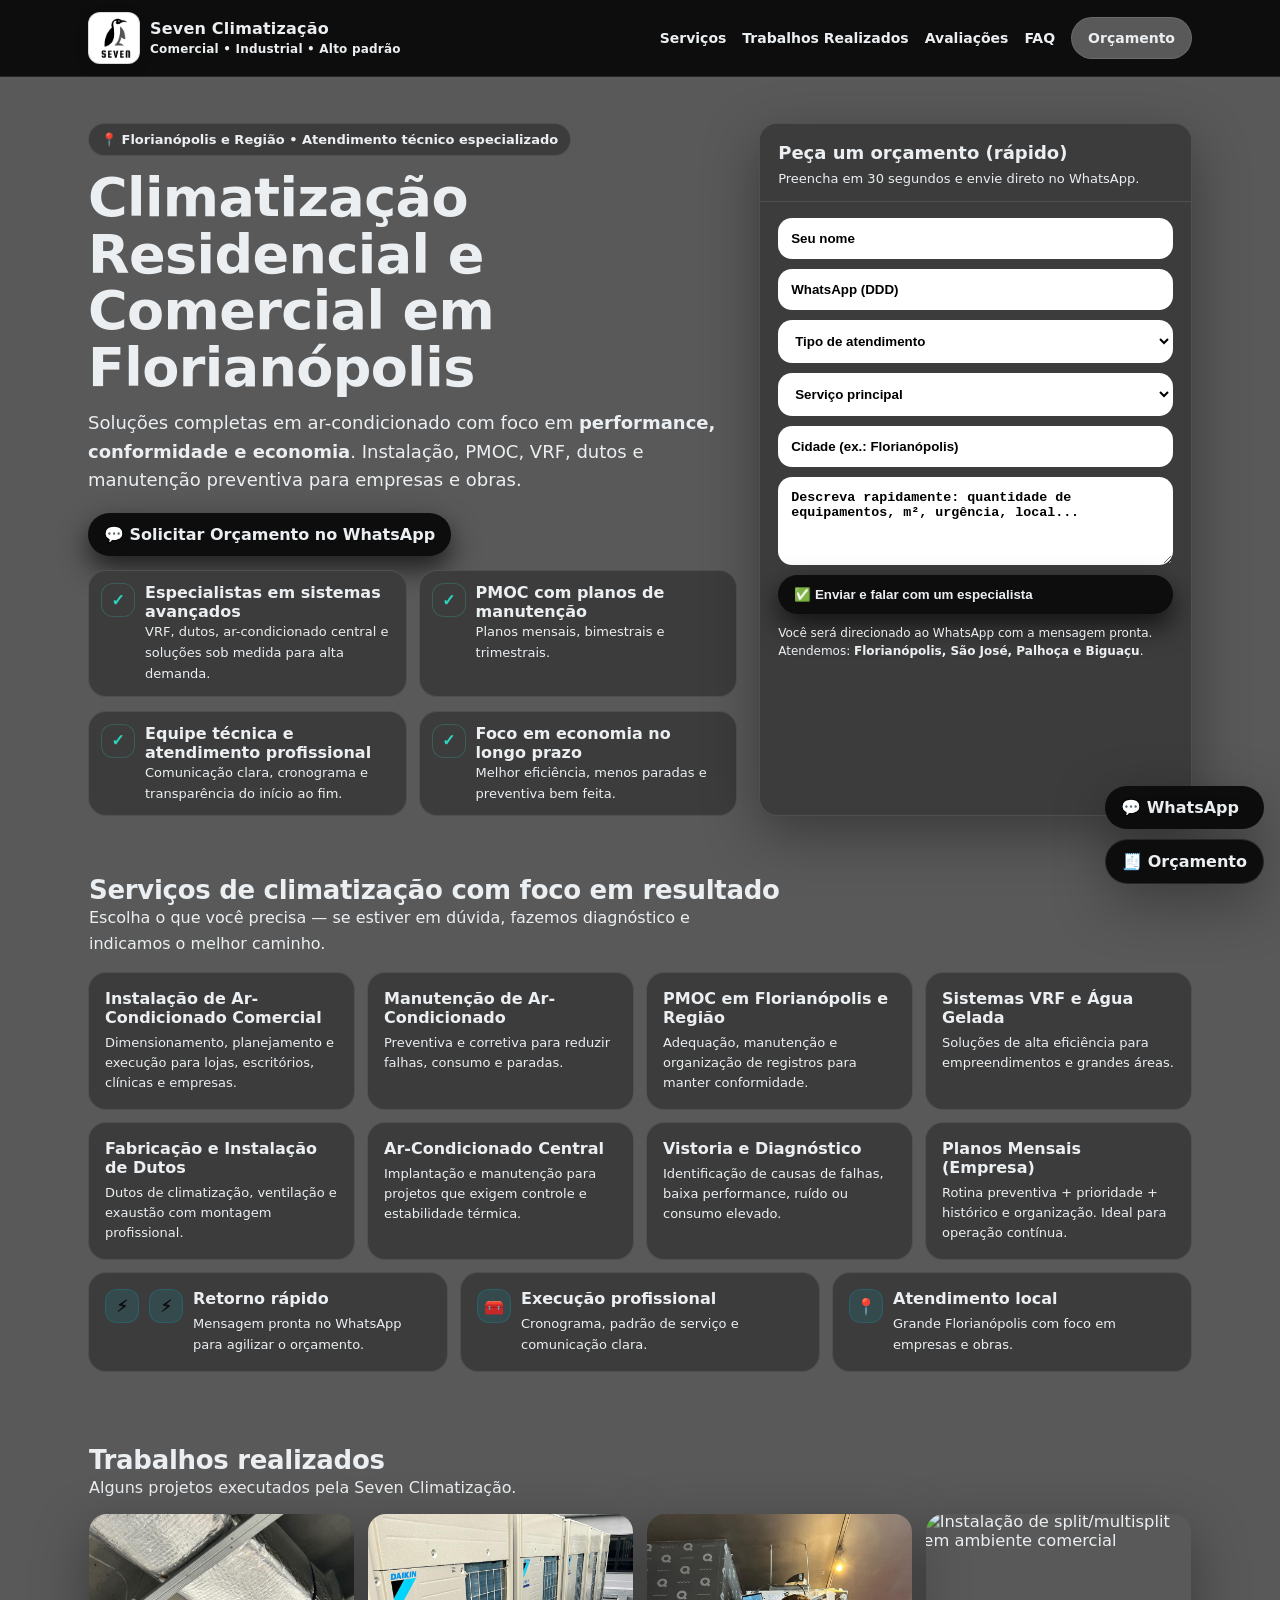
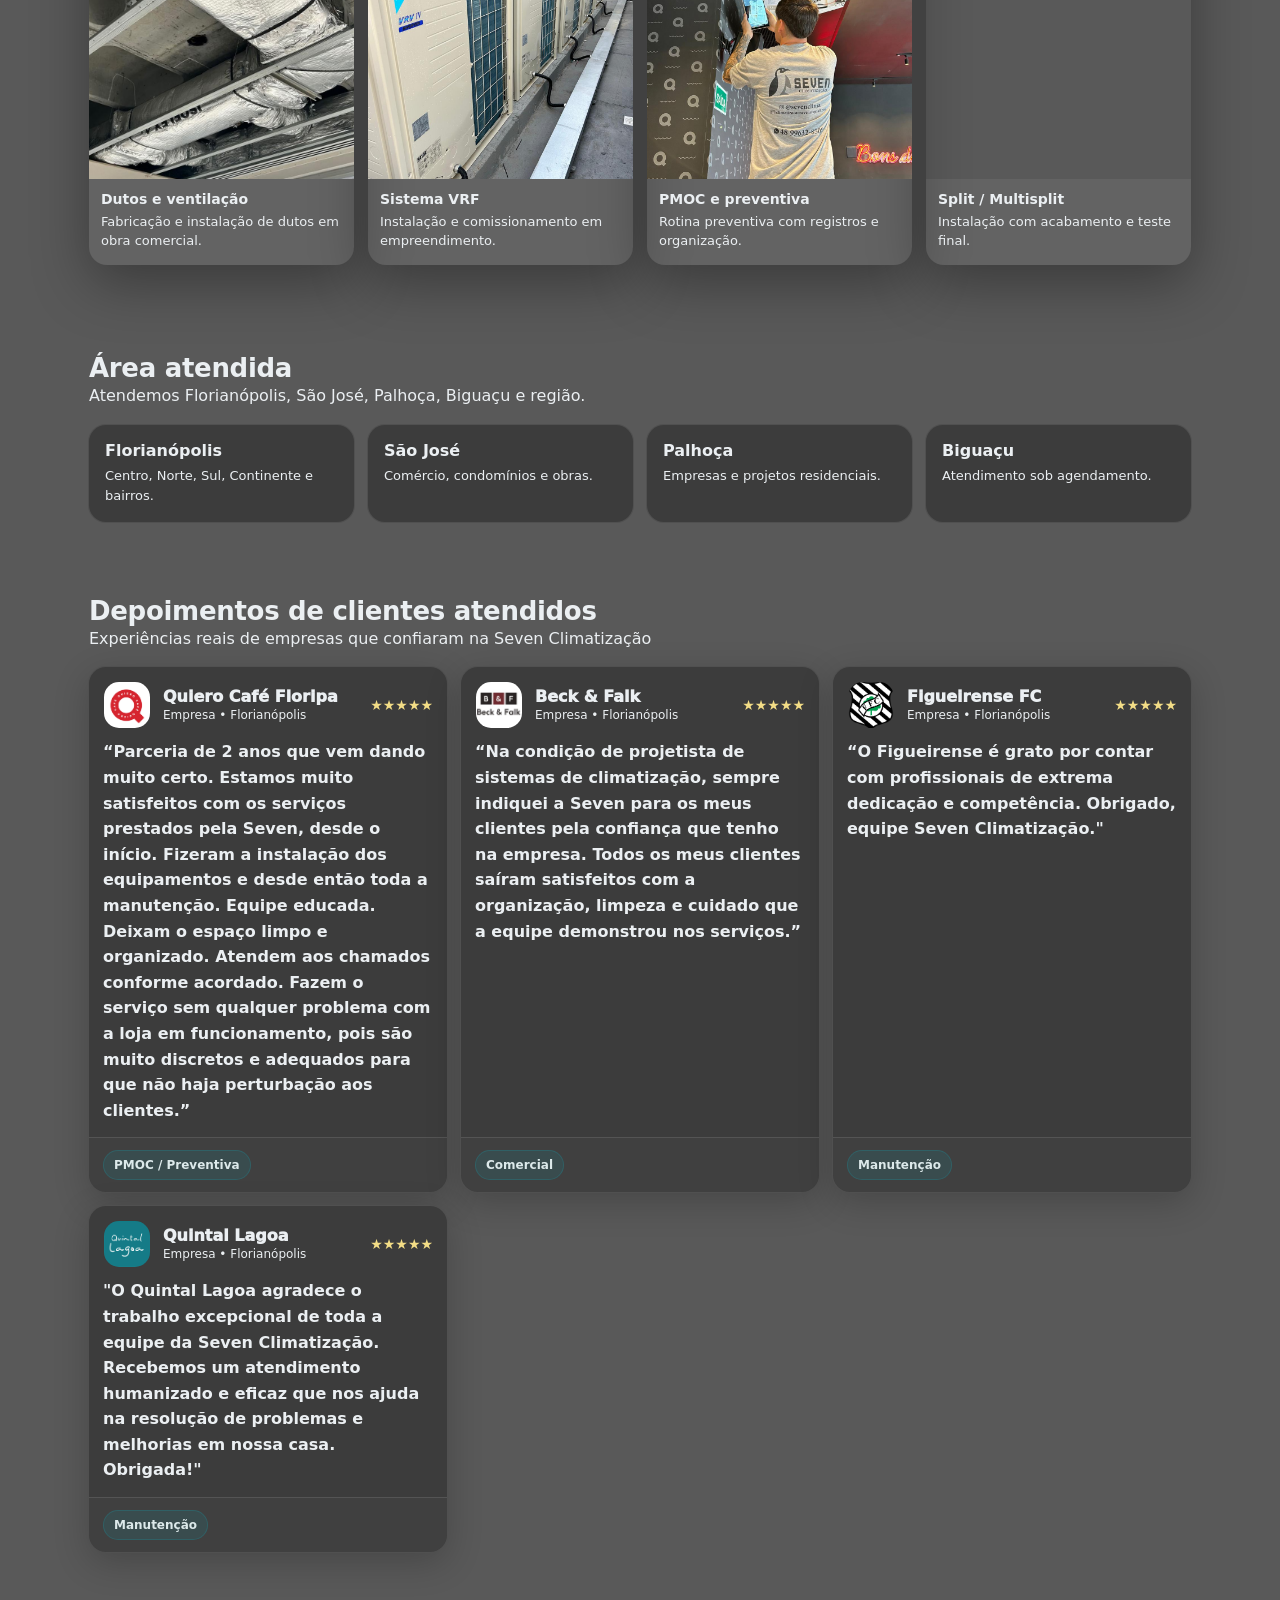
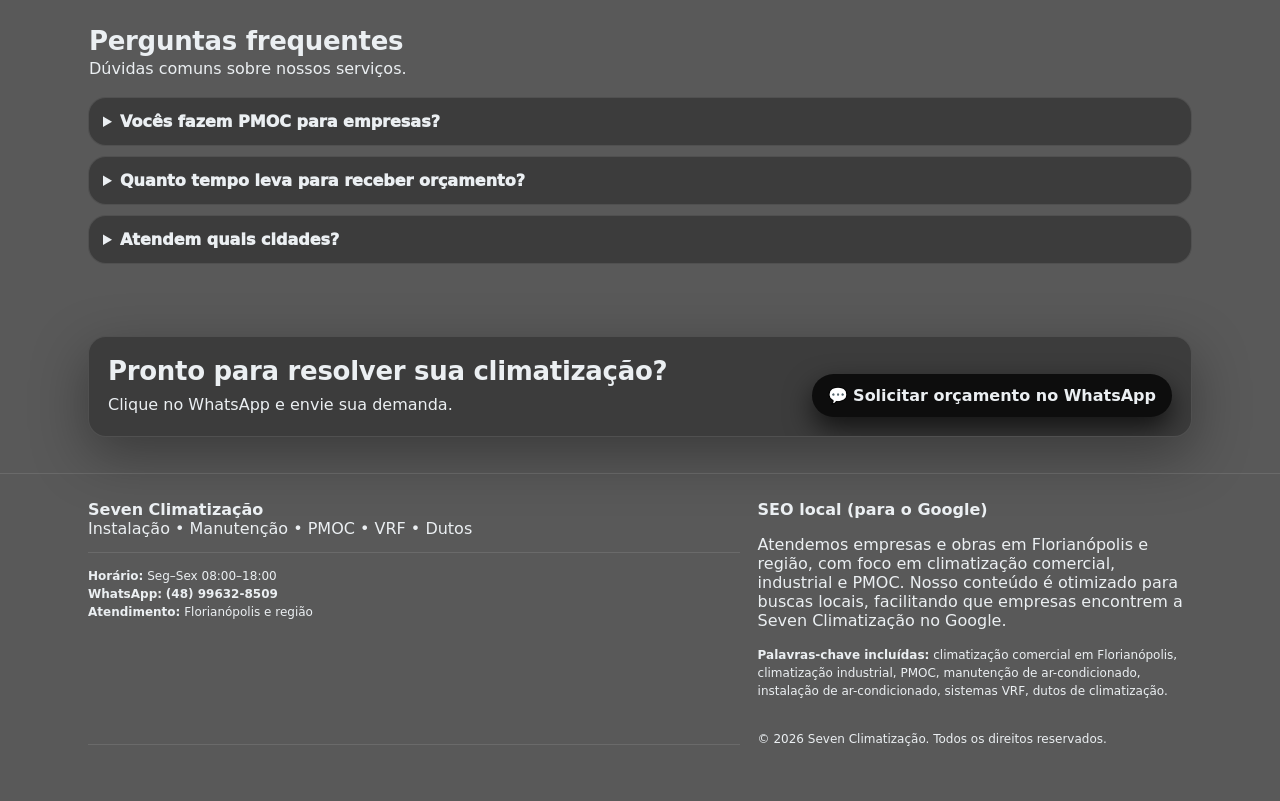
==== index.html @ da08e2d6 "google tag" ====
<!doctype html>
<html lang="pt-BR">
<head>
  <meta charset="utf-8" />
  <meta name="viewport" content="width=device-width,initial-scale=1" />
  <title>Seven Climatização em Florianópolis | Instalação, PMOC, VRF e Dutos</title>
  <link rel="shortcut icon" href="imagens/Seven-logo.png" type="image/x-icon">
  <!-- Google tag (gtag.js) -->
<script async src="https://www.googletagmanager.com/gtag/js?id=G-H3JXF6BJKM"></script>
<script>
  window.dataLayer = window.dataLayer || [];
  function gtag(){dataLayer.push(arguments);}
  gtag('js', new Date());

  gtag('config', 'G-H3JXF6BJKM');
</script>

  <!-- SEO -->
  <meta name="description" content="Climatização comercial e industrial em Florianópolis e região. Instalação, manutenção PMOC, VRF, dutos e ar-condicionado central. Orçamento rápido no WhatsApp." />
  <meta name="robots" content="index,follow" />
  <link rel="canonical" href="https://www.seudominio.com.br/" />

  <!-- Open Graph -->
  <meta property="og:title" content="Seven Climatização | Comercial e Industrial" />
  <meta property="og:description" content="Instalação, PMOC, VRF e dutos em Florianópolis e região. Orçamento rápido no WhatsApp." />
  <meta property="og:type" content="website" />
  <meta property="og:locale" content="pt_BR" />
  <meta property="og:url" content="https://www.seudominio.com.br/" />

  <!-- Local Business Schema (edite URL se quiser) -->
  <script type="application/ld+json">
  {
    "@context":"https://schema.org",
    "@type":"HVACBusiness",
    "name":"Seven Climatização",
    "url":"https://www.seudominio.com.br/",
    "telephone":"+55 48 99632-8509",
    "areaServed":["Florianópolis","São José","Palhoça","Biguaçu","Grande Florianópolis"],
    "address":{
      "@type":"PostalAddress",
      "addressLocality":"Florianópolis",
      "addressRegion":"SC",
      "addressCountry":"BR"
    },
    "openingHours":"Mo-Fr 08:00-18:00"
  }
  </script>

  <style>
    :root{
      --brand:#0D0D0D;
      --brand2:#595959;
      --bg:#071b20;
      --text:#EBEFF2;
      --muted:#EBEFF2;
      --line:rgba(255,255,255,.10);
      --ok:#2dd4bf;
      --warn:#fbbf24;
      --shadow: 0 18px 55px rgba(0,0,0,.35);
      --radius: 18px;
      --max: 1140px;

      /*/* Color Theme Swatches in Hex 
.Dental-|-Landing-Page-|-Web-Site-Design-—-Ivory-Clinic-1-hex { color: #A3B2BF; }
.Dental-|-Landing-Page-|-Web-Site-Design-—-Ivory-Clinic-2-hex { color: #C5D0D9; }
.Dental-|-Landing-Page-|-Web-Site-Design-—-Ivory-Clinic-3-hex { color: #EBEFF2; }
.Dental-|-Landing-Page-|-Web-Site-Design-—-Ivory-Clinic-4-hex { color: #595959; }
.Dental-|-Landing-Page-|-Web-Site-Design-—-Ivory-Clinic-5-hex { color: #0D0D0D; }
*/
    }
    *{box-sizing:border-box}
    html,body{margin:0;padding:0;font-family:system-ui,-apple-system,Segoe UI,Roboto,Inter,Arial,sans-serif;background:#595959; color:#EBEFF2;}
    a{color:inherit;text-decoration:none}
    .container{width:100%;max-width:var(--max);margin:0 auto;padding:0 18px}

    /* TOPBAR */
    .topbar{
      position:sticky; top:0; z-index:50;
      backdrop-filter: blur(10px);
      background: #0D0D0D;
      border-bottom:1px solid var(--line);
    }
    .nav{
      display:flex;align-items:center;justify-content:space-between;
      padding:12px 0; gap:14px;
    }
    .brand{
      display:flex;align-items:center;gap:10px;font-weight:900;letter-spacing:.2px;
    }

    /* LOGO (sem preto/cinza/branco — tudo na paleta teal/azul) */
    .logo{
  width: 52px;
  height: 52px;
  border-radius: 12px;
  background: #ffffff;
  border: 1px solid rgba(0,0,0,.15);
  display: flex;
  align-items: center;
  justify-content: center;
  box-shadow: 0 4px 14px rgba(0,0,0,.12);
}

.logo img{
  max-width: 90%;
  max-height: 90%;
  object-fit: contain;
}


    .navlinks{display:flex; gap:16px; align-items:center; flex-wrap:wrap}
    .navlinks a{color:var(--text);font-weight:700;font-size:14px}
    .navlinks a:hover{color:#A3B2BF}

    .btn{
      border:none; cursor:pointer;
      border-radius: 999px;
      padding:12px 16px;
      font-weight:900;
      display:inline-flex; align-items:center; gap:10px;
      transition: transform .08s ease, opacity .2s ease;
      white-space:nowrap;
    }
    .btn:active{transform:scale(.98)}
    .btn-primary{
      background: #0D0D0D;
      color:#EBEFF2;
      box-shadow: 0 12px 28px rgba(0, 0, 0, 0.682);
    }
    .btn-ghost{
      background: #0D0D0D;
      color:var(--text);
      border:1px solid var(--line);
    }
    .pill{
      display:inline-flex; gap:8px; align-items:center;
      padding:8px 12px; border-radius:999px;
      border:1px solid var(--line);
      background: #3c3c3c;
      color:var(--muted);
      font-weight:800; font-size:13px;
    }

    /* HERO */
    .hero{padding:46px 0 22px}
    .hero-grid{
      display:grid; grid-template-columns: 1.2fr .8fr;
      gap:22px;
      align-items:stretch;
    }
    @media (max-width: 940px){ .hero-grid{grid-template-columns:1fr} }
    h1{
      margin:14px 0 12px;
      font-size: clamp(30px, 4.3vw, 54px);
      line-height:1.05;
      letter-spacing:-.6px;
    }
    .sub{
      color:var(--muted);
      font-size: clamp(15px, 1.5vw, 18px);
      line-height:1.6;
      margin:0 0 18px;
    }
    .hero-actions{display:flex;gap:12px;flex-wrap:wrap;margin:16px 0 8px}
    .trust-row{display:flex; gap:12px; flex-wrap:wrap; margin-top:14px}
    .trust{
      display:flex; gap:10px; align-items:flex-start; padding:12px;
      border-radius: var(--radius); background: #3c3c3c;
      border:1px solid var(--line); flex:1; min-width:240px
    }
    .trust b{display:block}
    .trust span{color:var(--muted); font-size:13px; line-height:1.45}
    .icon{
      width:34px; height:34px; border-radius:12px;
      background: #3c3c3c;
      border:1px solid rgba(45,212,191,.22);
      display:grid; place-items:center;
      color:var(--ok); font-weight:1000;
      flex:0 0 auto;
    }

    /* CARD FORM */
    .card{
      border-radius: var(--radius);
      background: #3c3c3c;
      border:1px solid var(--line);
      box-shadow: var(--shadow);
      overflow:hidden;
    }
    .card-head{
      padding:18px 18px 12px;
      border-bottom:1px solid var(--line);
      background: #3c3c3c;
    }
    .card-head h3{margin:0 0 6px;font-size:18px}
    .card-head p{margin:0;color:var(--muted);font-size:13px;line-height:1.5}
    form{padding:16px 18px 18px;display:grid;gap:10px}
    .grid2{display:grid; color:black; gap:10px}
    @media (max-width: 480px){ .grid2{grid-template-columns:1fr} }
    input, select, textarea{
      width:100%;
      padding:12px 12px;
      border-radius: 14px;
      border:1px solid var(--line);
      background: white;
      color: black;
      outline:none;
      font-weight:750;
    }
    textarea{min-height:88px; resize:vertical}
    input::placeholder, textarea::placeholder{color: black}
    .small{font-size:12px;color:var(--muted);line-height:1.5}


    /* SECTIONS */
    section{padding:36px 0}
    .section-title{
      display:flex; align-items:flex-end; justify-content:space-between; gap:14px; flex-wrap:wrap;
      margin-bottom:14px;
      padding: 1px;
    }
    .section-title h2{margin:0;font-size:26px;letter-spacing:-.3px}
    .section-title p{margin:0;color:var(--muted);max-width:680px;line-height:1.6}

    .cards{
      display:grid; gap:12px;
      grid-template-columns: repeat(4, 1fr);
    }
    @media (max-width: 980px){ .cards{grid-template-columns: repeat(2, 1fr)} }
    @media (max-width: 520px){ .cards{grid-template-columns: 1fr} }

    .mini{
      padding:16px; border-radius: var(--radius);
      background: #3c3c3c;
      border:1px solid var(--line);
    }
    .mini b{display:block;margin-bottom:6px}
    .mini p{margin:0;color:var(--muted);font-size:13px;line-height:1.55}

    .kpi{
      display:grid; gap:12px;
      grid-template-columns: repeat(3, 1fr);
      margin-top:12px;
    }
    @media (max-width: 860px){ .kpi{grid-template-columns:1fr} }
    .kpi .mini{display:flex;align-items:flex-start;gap:10px}
    .kpi .icon{background: rgba(14,165,183,.14); border-color: rgba(14,165,183,.24); color: var(--brand);}

    /* AVALIAÇÕES EM CARDS COM FOTO */
    .reviews{
      display:grid;
      grid-template-columns: repeat(3, 1fr);
      gap:12px;
    }
    @media (max-width: 980px){ .reviews{grid-template-columns: repeat(2, 1fr)} }
    @media (max-width: 620px){ .reviews{grid-template-columns: 1fr} }

    .review-card{
      border-radius: var(--radius);
      background: #3c3c3c;
      border:1px solid var(--line);
      overflow:hidden;
      box-shadow: 0 10px 35px rgba(0,0,0,.20);
      display:flex;
      flex-direction:column;
      min-height: 260px;
    }
    .review-top{
      display:flex; gap:12px; align-items:center;
      padding:14px 14px 10px;
    }
    .avatar{
      width:48px;height:48px;border-radius:16px;
      border:1px solid #3c3c3c;
      overflow:hidden;
      flex:0 0 auto;
      background:transparent;
    }
    .avatar img{
      width:100%;height:100%;object-fit:cover;display:block;
    }
    .review-meta b{display:block;font-weight:950}
    .review-meta span{display:block;color:var(--muted);font-size:12px;margin-top:2px;line-height:1.3}
    .stars{
      margin-left:auto;
      display:inline-flex; gap:2px;
      font-size:14px;
      color:#fde68a;
      opacity:.95;
      user-select:none;
    }
    .review-body{
      padding:0 14px 14px;
      color:var(--text);
      line-height:1.6;
      font-weight:650;
      flex:1;
    }
    .review-footer{
      padding:12px 14px;
      border-top:1px solid var(--line);
      display:flex; align-items:center; justify-content:space-between; gap:10px;
      color:var(--muted); font-size:12px;
      background: rgba(255,255,255,.02);
    }
    .chip{
      display:inline-flex; align-items:center; gap:8px;
      padding:7px 10px;
      border-radius:999px;
      border:1px solid rgba(14,165,183,.22);
      background: rgba(14,165,183,.12);
      color: rgba(234,246,247,.92);
      font-weight:900;
      font-size:12px;
      white-space:nowrap;
    }

    /* FAQ */
    details{
      border-radius: var(--radius);
      background: #3c3c3c;
      border:1px solid var(--line);
      padding:14px 14px;
    }
    details + details{margin-top:10px}
    summary{cursor:pointer;font-weight:950}
    details p{margin:10px 0 0;color:var(--muted);line-height:1.6}

    /* FOOTER */
    footer{padding:26px 0 42px; border-top:1px solid var(--line); color:var(--muted)}
    .footer-grid{display:grid;grid-template-columns: 1.2fr .8fr; gap:18px}
    @media (max-width: 860px){ .footer-grid{grid-template-columns:1fr} }
    .footer-grid b{color:var(--text)}
    .sep{height:1px;background:var(--line);margin:14px 0}

    /* Floating CTA */
    .float{
      position:fixed; right:16px; bottom:16px; z-index:60;
      display:flex; flex-direction:column; gap:10px;
    }
    /* ===== Portfólio (4 cards com imagem + descrição) ===== */
.portfolio-grid{
  display:grid;
  grid-template-columns: repeat(4, 1fr);
  gap:14px;
}

@media (max-width: 980px){
  .portfolio-grid{ grid-template-columns: repeat(2, 1fr); }
}
@media (max-width: 560px){
  .portfolio-grid{ grid-template-columns: 1fr; }
}

/* Card quadrado, responsivo e com imagem cortada certinho */
.work-card{
  margin:0;
  border-radius: var(--radius);
  background: rgba(255,255,255,.06); /* combina com dark/light (seu tema) */
  border: 1px solid var(--border);
  box-shadow: var(--shadow);
  overflow:hidden;
}

/* mantém a área da imagem QUADRADA independente do tamanho da foto */
.work-img{
  width:100%;
  aspect-ratio: 1 / 1;  /* quadrado */
  background: rgba(0,0,0,.10);
  overflow:hidden;
}

.work-img img{
  width:100%;
  height:100%;
  object-fit: cover;     /* corta sem distorcer */
  display:block;
  transform: scale(1.02); /* leve zoom pra “encher” */
}

/* descrição embaixo */
.work-caption{
  padding:12px 12px 14px;
  display:grid;
  gap:6px;
}

.work-caption b{
  font-weight: 900;
  font-size: 14px;
  color: var(--text);
}

.work-caption span{
  font-size: 13px;
  line-height: 1.45;
  color: var(--muted);
}

    .float .btn{box-shadow: var(--shadow)}
    .toast{
      position:fixed; left:50%; transform:translateX(-50%);
      bottom:16px; z-index:70;
      background: #3c3c3c;
      border:1px solid var(--line);
      color:var(--text);
      padding:10px 12px;
      border-radius: 999px;
      font-weight:900;
      display:none;
    }
  </style>
</head>

<body>
  <!-- TOPBAR -->
  <div class="topbar">
    <div class="container">
      <div class="nav">
        <div class="brand" aria-label="Seven Climatização">
        <div class="logo"><img src="imagens/Seven-logo.png" alt="Seven Climatização"> </div>
          <div>
            Seven Climatização<br/>
            <span style="color:var(--muted);font-weight:800;font-size:12px">Comercial • Industrial • Alto padrão</span>
          </div>
        </div>

        <div class="navlinks" aria-label="Atalhos">
          <a href="#servicos">Serviços</a>
          <a href="#portfolio">Trabalhos Realizados</a>
          <a href="#avaliacoes">Avaliações</a>
          <a href="#faq">FAQ</a>
          <a href="#contato" class="btn btn-ghost" style="background-color: #595959;">Orçamento</a>
        </div>
      </div>
    </div>
  </div>

  <!-- HERO -->
  <header class="hero">
    <div class="container">
      <div class="hero-grid">
        <div>
          <span class="pill">📍 Florianópolis e Região • Atendimento técnico especializado</span>

          <h1>Climatização Residencial e Comercial em Florianópolis</h1>
          <p class="sub">
            Soluções completas em ar-condicionado com foco em <b>performance, conformidade e economia</b>.
            Instalação, PMOC, VRF, dutos e manutenção preventiva para empresas e obras.
          </p>

          <div class="hero-actions">
            <a class="btn btn-primary" id="ctaHeroWhats" href="#" rel="nofollow">
              💬 Solicitar Orçamento no WhatsApp
            </a>
          </div>

          <div class="trust-row">
            <div class="trust">
              <div class="icon">✓</div>
              <div>
                <b>Especialistas em sistemas avançados</b>
                <span>VRF, dutos, ar-condicionado central e soluções sob medida para alta demanda.</span>
              </div>
            </div>
            <div class="trust">
              <div class="icon">✓</div>
              <div>
                <b>PMOC com planos de manutenção</b>
                <span>Planos mensais, bimestrais e trimestrais.</span>
              </div>
            </div>
          </div>

          <div class="trust-row">
            <div class="trust">
              <div class="icon">✓</div>
              <div>
                <b>Equipe técnica e atendimento profissional</b>
                <span>Comunicação clara, cronograma e transparência do início ao fim.</span>
              </div>
            </div>
            <div class="trust">
              <div class="icon">✓</div>
              <div>
                <b>Foco em economia no longo prazo</b>
                <span>Melhor eficiência, menos paradas e preventiva bem feita.</span>
              </div>
            </div>
          </div>
        </div>

        <!-- FORM CARD -->
        <aside class="card" id="contato">
          <div class="card-head">
            <h3>Peça um orçamento (rápido)</h3>
            <p>Preencha em 30 segundos e envie direto no WhatsApp.</p>
          </div>

          <form id="leadForm" autocomplete="on" >
            <div class="grid2">
              <input required name="nome" placeholder="Seu nome" />
              <input required name="telefone" placeholder="WhatsApp (DDD)" inputmode="tel" />
            </div>

            <div class="grid2">
              <select required name="tipo">
                <option value="" disabled selected>Tipo de atendimento</option>
                <option>Residencial</option>
                <option>Comercial</option>
                <option>Industrial</option>
                <option>Condomínio</option>
                <option>Obra / Projeto</option>
              </select>

              <select required name="servico">
                <option value="" disabled selected>Serviço principal</option>
                <option>PMOC (Planos de manutenção)</option>
                <option>Manutenção de ar-condicionado</option>
                <option>Instalação</option>
                <option>Sistema VRF / Água gelada</option>
                <option>Fabricação e instalação de dutos</option>
                <option>Vistoria / diagnóstico</option>
              </select>
            </div>

            <input name="cidade" placeholder="Cidade (ex.: Florianópolis)" />

            <textarea name="mensagem" placeholder="Descreva rapidamente: quantidade de equipamentos, m², urgência, local..."></textarea>

            <button class="btn btn-primary" type="submit">
              ✅ Enviar e falar com um especialista
            </button>

            <div class="small">
              Você será direcionado ao WhatsApp com a mensagem pronta.
              <br/>Atendemos: <b>Florianópolis, São José, Palhoça e Biguaçu</b>.
            </div>
          </form>
        </aside>
      </div>
    </div>
  </header>

  <!-- SERVICES (SEO H2) -->
  <section id="servicos">
    <div class="container">
      <div class="section-title">
        <div>
          <h2>Serviços de climatização com foco em resultado</h2>
          <p>Escolha o que você precisa — se estiver em dúvida, fazemos diagnóstico e indicamos o melhor caminho.</p>
        </div>
      </div>

      <div class="cards">
        <div class="mini">
          <b>Instalação de Ar-Condicionado Comercial</b>
          <p>Dimensionamento, planejamento e execução para lojas, escritórios, clínicas e empresas.</p>
        </div>
        <div class="mini">
          <b>Manutenção de Ar-Condicionado</b>
          <p>Preventiva e corretiva para reduzir falhas, consumo e paradas.</p>
        </div>
        <div class="mini">
          <b>PMOC em Florianópolis e Região</b>
          <p>Adequação, manutenção e organização de registros para manter conformidade.</p>
        </div>
        <div class="mini">
          <b>Sistemas VRF e Água Gelada</b>
          <p>Soluções de alta eficiência para empreendimentos e grandes áreas.</p>
        </div>
        <div class="mini">
          <b>Fabricação e Instalação de Dutos</b>
          <p>Dutos de climatização, ventilação e exaustão com montagem profissional.</p>
        </div>
        <div class="mini">
          <b>Ar-Condicionado Central</b>
          <p>Implantação e manutenção para projetos que exigem controle e estabilidade térmica.</p>
        </div>
        <div class="mini">
          <b>Vistoria e Diagnóstico</b>
          <p>Identificação de causas de falhas, baixa performance, ruído ou consumo elevado.</p>
        </div>
        <div class="mini">
          <b>Planos Mensais (Empresa)</b>
          <p>Rotina preventiva + prioridade + histórico e organização. Ideal para operação contínua.</p>
        </div>
      </div>

      <div class="kpi">
        <div class="mini">
          <div class="hide icon">⚡</div>
          <div class="icon">⚡</div>
          <div>
            <b>Retorno rápido</b>
            <p>Mensagem pronta no WhatsApp para agilizar o orçamento.</p>
          </div>
        </div>
        <div class="mini">
          <div class="icon">🧰</div>
          <div>
            <b>Execução profissional</b>
            <p>Cronograma, padrão de serviço e comunicação clara.</p>
          </div>
        </div>
        <div class="mini">
          <div class="icon">📍</div>
          <div>
            <b>Atendimento local</b>
            <p>Grande Florianópolis com foco em empresas e obras.</p>
          </div>
        </div>
      </div>
    </div>
  </section>

  <!-- HOW IT WORKS -->
  <section id="portfolio">
  <div class="container">
    <div class="section-title">
      <div>
        <h2>Trabalhos realizados</h2>
        <p>Alguns projetos executados pela Seven Climatização.</p></div>
      

    <div class="portfolio-grid">
      <!-- Card 1 -->
      <figure class="work-card">
        <div class="work-img">
          <img src="imagens/duto-wallpaper.jpg" alt="Instalação de dutos em obra comercial">
        </div>
        <figcaption class="work-caption">
          <b>Dutos e ventilação</b>
          <span>Fabricação e instalação de dutos em obra comercial.</span>
        </figcaption>
      </figure>

      <!-- Card 2 -->
      <figure class="work-card">
        <div class="work-img">
          <img src="imagens/condensadoras VRF.jpg" alt="Sistema VRF instalado em empreendimento">
        </div>
        <figcaption class="work-caption">
          <b>Sistema VRF</b>
          <span>Instalação e comissionamento em empreendimento.</span>
        </figcaption>
      </figure>

      <!-- Card 3 -->
      <figure class="work-card">
        <div class="work-img">
          <img src="imagens/Eduardo.jpg" alt="PMOC e manutenção preventiva em empresa">
        </div>
        <figcaption class="work-caption">
          <b>PMOC e preventiva</b>
          <span>Rotina preventiva com registros e organização.</span>
        </figcaption>
      </figure>

      <!-- Card 4 -->
      <figure class="work-card">
        <div class="work-img">
          <img src="imagens/cond_split.jpg" alt="Instalação de split/multisplit em ambiente comercial">
        </div>
        <figcaption class="work-caption">
          <b>Split / Multisplit</b>
          <span>Instalação com acabamento e teste final.</span>
        </figcaption>
      </figure>
    </div>
  </div>
</section>


  <!-- SERVICE AREA -->
  <section id="area-atendida">
    <div class="container">
      <div class="section-title">
        <div>
          <h2>Área atendida</h2>
          <p>Atendemos Florianópolis, São José, Palhoça, Biguaçu e região.</p>
        </div>
        
      </div>

      <div class="cards">
        <div class="mini"><b>Florianópolis</b><p>Centro, Norte, Sul, Continente e bairros.</p></div>
        <div class="mini"><b>São José</b><p>Comércio, condomínios e obras.</p></div>
        <div class="mini"><b>Palhoça</b><p>Empresas e projetos residenciais.</p></div>
        <div class="mini"><b>Biguaçu</b><p>Atendimento sob agendamento.</p></div>
      </div>
    </div>
  </section>

  <!-- AVALIAÇÕES EM CARDS COM FOTO -->
  <section id="avaliacoes">
    <div class="container">
      <div class="section-title">
        <div>
          <h2>Depoimentos de clientes atendidos</h2>
          <p>Experiências reais de empresas que confiaram na Seven Climatização</p>
        </div>
        
      </div>

      <div class="reviews">
        <!-- CARD 1 -->
        <article class="review-card">
          <div class="review-top">
            <div class="avatar">
              <!-- Troque pelo arquivo real: images/avaliacao-1.jpg -->
              <img src="imagens/channels4_profile.jpg" alt="Foto do cliente 1" onerror="this.remove();" />
            </div>
            <div class="review-meta">
              <b>Quiero Café Floripa</b>
              <span>Empresa • Florianópolis</span>
            </div>
            <div class="stars" aria-label="5 estrelas">★★★★★</div>
          </div>
          <div class="review-body">
            “Parceria de 2 anos que vem dando muito certo. Estamos muito satisfeitos com os serviços prestados pela Seven, desde o início. Fizeram a instalação dos equipamentos e desde então toda a manutenção. Equipe educada. Deixam o espaço limpo e organizado. Atendem aos chamados conforme acordado. Fazem o serviço sem qualquer problema com a loja em funcionamento, pois são muito discretos e adequados para que não haja perturbação aos clientes.”
          </div>
          <div class="review-footer">
            <span class="chip">PMOC / Preventiva</span>
          </div>
        </article>

        <!-- CARD 2 -->
        <article class="review-card">
          <div class="review-top">
            <div class="avatar">
              <img src="imagens/beck_falk_logo.jpeg" alt="Foto do cliente 2" onerror="this.remove();" />
            </div>
            <div class="review-meta">
              <b>Beck & Falk</b>
              <span>Empresa • Florianópolis</span>
            </div>
            <div class="stars" aria-label="5 estrelas">★★★★★</div>
          </div>
          <div class="review-body">
            “Na condição de projetista de sistemas de climatização, sempre indiquei a Seven para os meus clientes pela confiança que tenho na empresa. Todos os meus clientes saíram satisfeitos com a organização, limpeza e cuidado que a equipe demonstrou nos serviços.”
          </div>
          <div class="review-footer">
            
            <span class="chip">Comercial</span>
          </div>
        </article>

        <!-- CARD 3 -->
        <article class="review-card">
          <div class="review-top">
            <div class="avatar">
              <img src="imagens/Figueirense.png" alt="Foto do cliente 3" onerror="this.remove();" />
            </div>
            <div class="review-meta">
              <b>Figueirense FC</b>
              <span>Empresa • Florianópolis</span>
            </div>
            <div class="stars" aria-label="5 estrelas">★★★★★</div>
          </div>
          <div class="review-body">
            “O Figueirense é grato por contar com profissionais de extrema dedicação e competência. Obrigado, equipe Seven
Climatização."
          </div>
          <div class="review-footer">
            
            <span class="chip">Manutenção</span>
          </div>
        </article>
        <!-- CARD 4 -->
        <article class="review-card">
          <div class="review-top">
            <div class="avatar">
              <img src="imagens/images.png" alt="Foto do cliente 3" onerror="this.remove();" />
            </div>
            <div class="review-meta">
              <b>Quintal Lagoa</b>
              <span>Empresa • Florianópolis</span>
            </div>
            <div class="stars" aria-label="5 estrelas">★★★★★</div>
          </div>
          <div class="review-body">
            "O Quintal Lagoa agradece o trabalho excepcional de toda a equipe da Seven
Climatização. Recebemos um atendimento humanizado e eficaz que nos ajuda na resolução de problemas e melhorias em nossa casa. Obrigada!"
          </div>
          <div class="review-footer">
            
            <span class="chip">Manutenção</span>
          </div>
        </article>
      </div>
    </div>
  </section>

  <!-- FAQ -->
  <section id="faq">
    <div class="container">
      <div class="section-title">
        <div>
          <h2>Perguntas frequentes</h2>
          <p>Dúvidas comuns sobre nossos serviços.</p>
        </div>
      </div>

      <details>
        <summary>Vocês fazem PMOC para empresas?</summary>
        <p>Sim. Atuamos com manutenção e adequação PMOC, incluindo rotinas preventivas e organização de registros.</p>
      </details>

      <details>
        <summary>Quanto tempo leva para receber orçamento?</summary>
        <p>Depende da complexidade. Demandas simples podem ser orçadas rapidamente; projetos maiores podem exigir visita técnica.</p>
      </details>

      <details>
        <summary>Atendem quais cidades?</summary>
        <p>Florianópolis, São José, Palhoça, Biguaçu e região.</p>
      </details>
    </div>
  </section>

  <!-- FINAL CTA -->
  <section>
    <div class="container">
      <div class="card" style="padding:18px">
        <div class="section-title" style="margin:0">
          <div>
            <h2 style="margin:0 0 6px">Pronto para resolver sua climatização?</h2>
            <p style="margin:0;color:var(--muted)">Clique no WhatsApp e envie sua demanda.</p>
          </div>
          <a class="btn btn-primary" id="ctaFinalWhats" href="#" rel="nofollow">💬 Solicitar orçamento no WhatsApp</a>
        </div>
      </div>
    </div>
  </section>

  <!-- FOOTER -->
  <footer>
    <div class="container">
      <div class="footer-grid">
        <div>
          <b>Seven Climatização</b><br/>
          <span>Instalação • Manutenção • PMOC • VRF • Dutos</span>
          <div class="sep"></div>
          <div class="small">
            <b>Horário:</b> Seg–Sex 08:00–18:00<br/>
            <b>WhatsApp:</b> <b>(48) 99632-8509</b><br/>
            <b>Atendimento:</b> Florianópolis e região
          </div>
        </div>
       <div class="seo-box">
  <b>SEO local (para o Google)</b>
  <p>
    Atendemos empresas e obras em Florianópolis e região, com foco em
    climatização comercial, industrial e PMOC. Nosso conteúdo é otimizado
    para buscas locais, facilitando que empresas encontrem a Seven Climatização no Google.
  </p>

  <p class="small">
    <b>Palavras-chave incluídas:</b>
    climatização comercial em Florianópolis, climatização industrial, PMOC,
    manutenção de ar-condicionado, instalação de ar-condicionado,
    sistemas VRF, dutos de climatização.
  </p>
</div>


      <div class="sep"></div>
      <div class="small">© <span id="year"></span> Seven Climatização. Todos os direitos reservados.</div>
    </div>
  </footer>

  <!-- Floating Whats -->
  <div class="float" aria-label="Atalhos rápidos">
    <a class="btn btn-primary" id="ctaFloatWhats" href="#" rel="nofollow">💬 WhatsApp</a>
    <a class="btn btn-ghost" href="#contato">🧾 Orçamento</a>
  </div>

  <div class="toast" id="toast">Mensagem pronta! Abrindo WhatsApp…</div>

  <script>
    // ========= CONFIGURE AQUI =========
    const WHATSAPP_NUMBER = "5548996328509"; // 55 + DDD + número
    const BUSINESS_NAME = "Seven Climatização";
    const CITY = "Florianópolis";
    // ================================

    document.getElementById("year").textContent = new Date().getFullYear();

    // Capture UTM (opcional)
    const params = new URLSearchParams(window.location.search);
    const utm = {
      source: params.get("utm_source") || "",
      medium: params.get("utm_medium") || "",
      campaign: params.get("utm_campaign") || "",
      term: params.get("utm_term") || "",
      content: params.get("utm_content") || ""
    };

    function buildWhatsLink(message){
      const text = encodeURIComponent(message);
      return `https://wa.me/${WHATSAPP_NUMBER}?text=${text}`;
    }

    function showToast(){
      const t = document.getElementById("toast");
      t.style.display = "block";
      setTimeout(()=> t.style.display = "none", 1800);
    }

    function defaultMessage(){
      let msg = `Olá! Quero um orçamento com a ${BUSINESS_NAME}.\n`;
      msg += `Cidade: ${CITY}\n`;
      if (utm.source || utm.medium || utm.campaign){
        msg += `\n(UTM) source=${utm.source} | medium=${utm.medium} | campaign=${utm.campaign}\n`;
      }
      msg += `\nMinha demanda: `;
      return msg;
    }

    // Wire CTAs
    const ctas = ["ctaHeroWhats","ctaServicesWhats","ctaAreaWhats","ctaReviewsWhats","ctaFinalWhats","ctaFloatWhats"];
    ctas.forEach(id=>{
      const el = document.getElementById(id);
      if(!el) return;
      el.href = buildWhatsLink(defaultMessage());
      el.addEventListener("click", ()=> showToast());
    });

    // Form submit -> Whats
    const form = document.getElementById("leadForm");
    form.addEventListener("submit", (e)=>{
      e.preventDefault();
      const data = new FormData(form);
      const nome = (data.get("nome")||"").toString().trim();
      const tel = (data.get("telefone")||"").toString().trim();
      const tipo = (data.get("tipo")||"").toString().trim();
      const servico = (data.get("servico")||"").toString().trim();
      const cidade = (data.get("cidade")||"").toString().trim();
      const mensagem = (data.get("mensagem")||"").toString().trim();

      let msg = `Olá! Quero um orçamento com a ${BUSINESS_NAME}.\n\n`;
      msg += `Nome: ${nome}\n`;
      msg += `WhatsApp: ${tel}\n`;
      msg += `Tipo: ${tipo}\n`;
      msg += `Serviço: ${servico}\n`;
      msg += `Cidade: ${cidade || CITY}\n`;
      if (mensagem) msg += `Detalhes: ${mensagem}\n`;

      if (utm.source || utm.medium || utm.campaign || utm.term || utm.content){
        msg += `\n(UTM) source=${utm.source} | medium=${utm.medium} | campaign=${utm.campaign} | term=${utm.term} | content=${utm.content}\n`;
      }

      showToast();
      window.location.href = buildWhatsLink(msg);
    });
  </script>
</body>
</html>
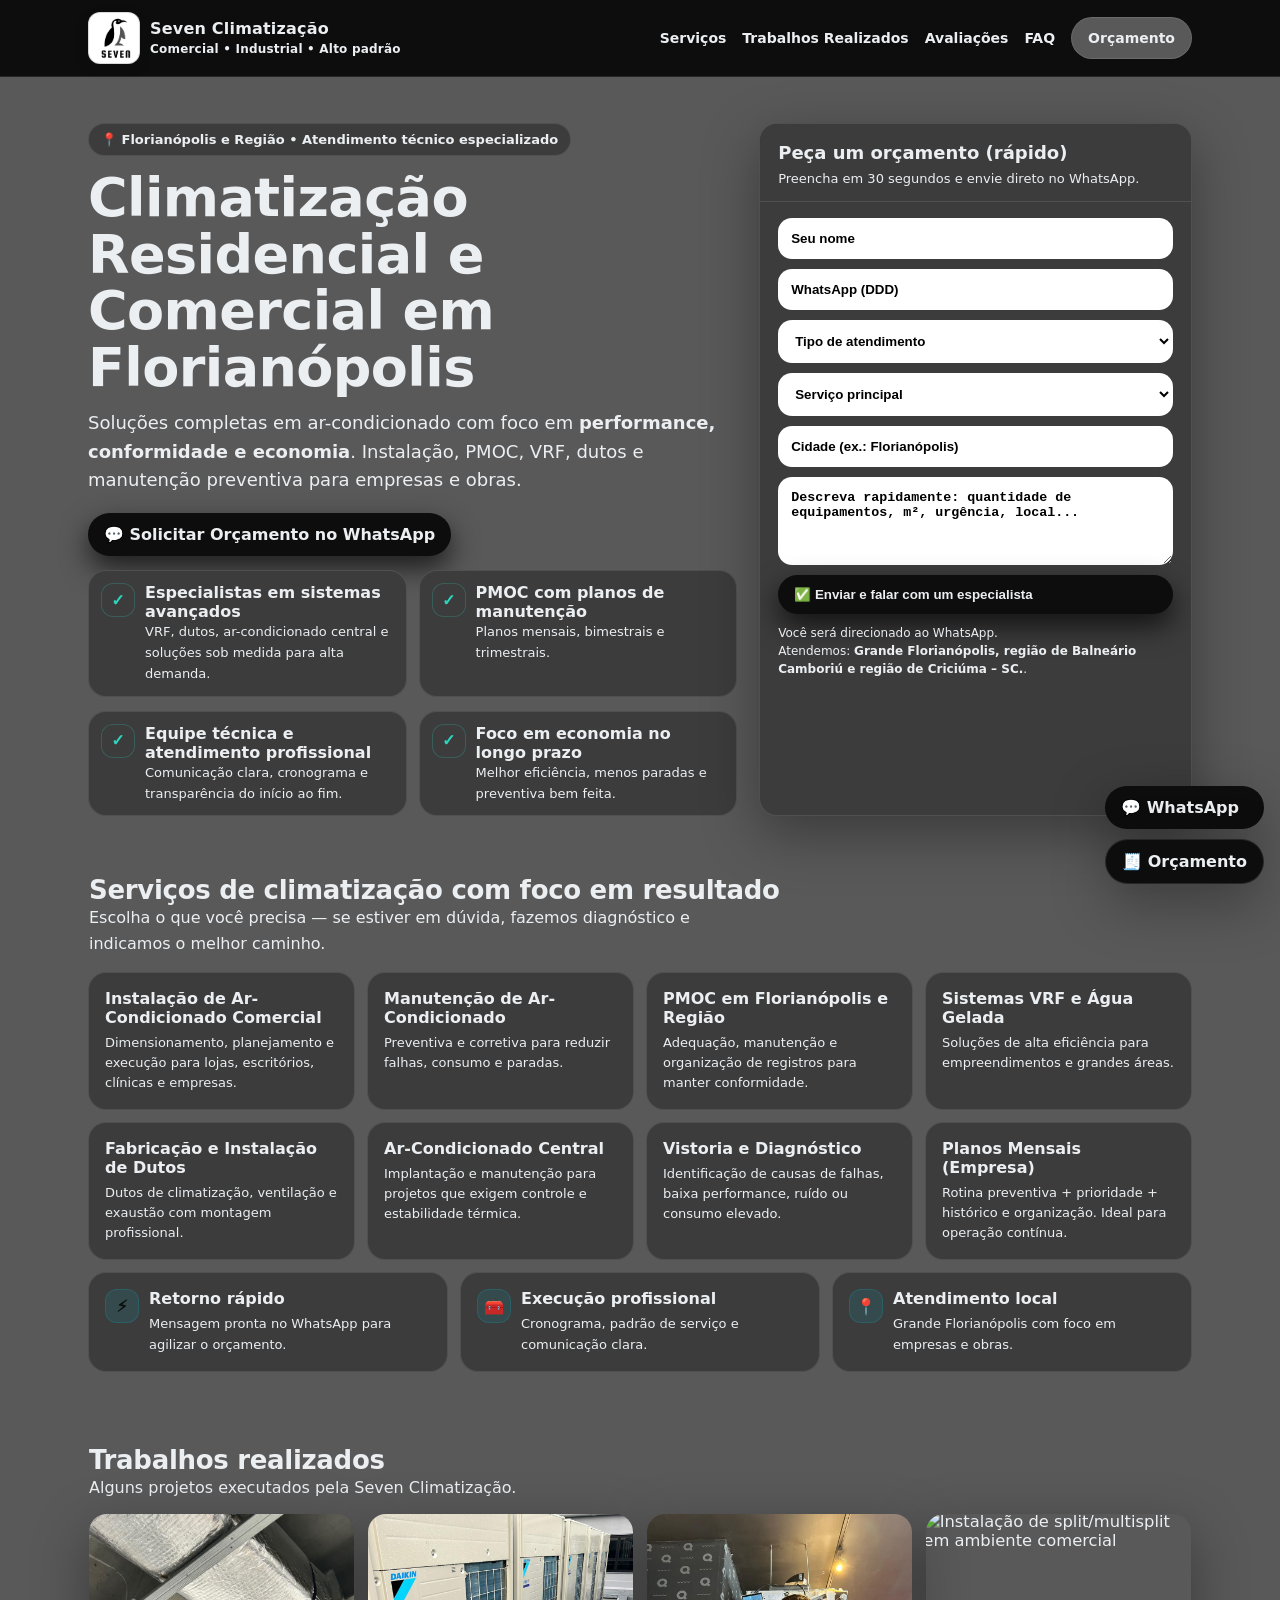
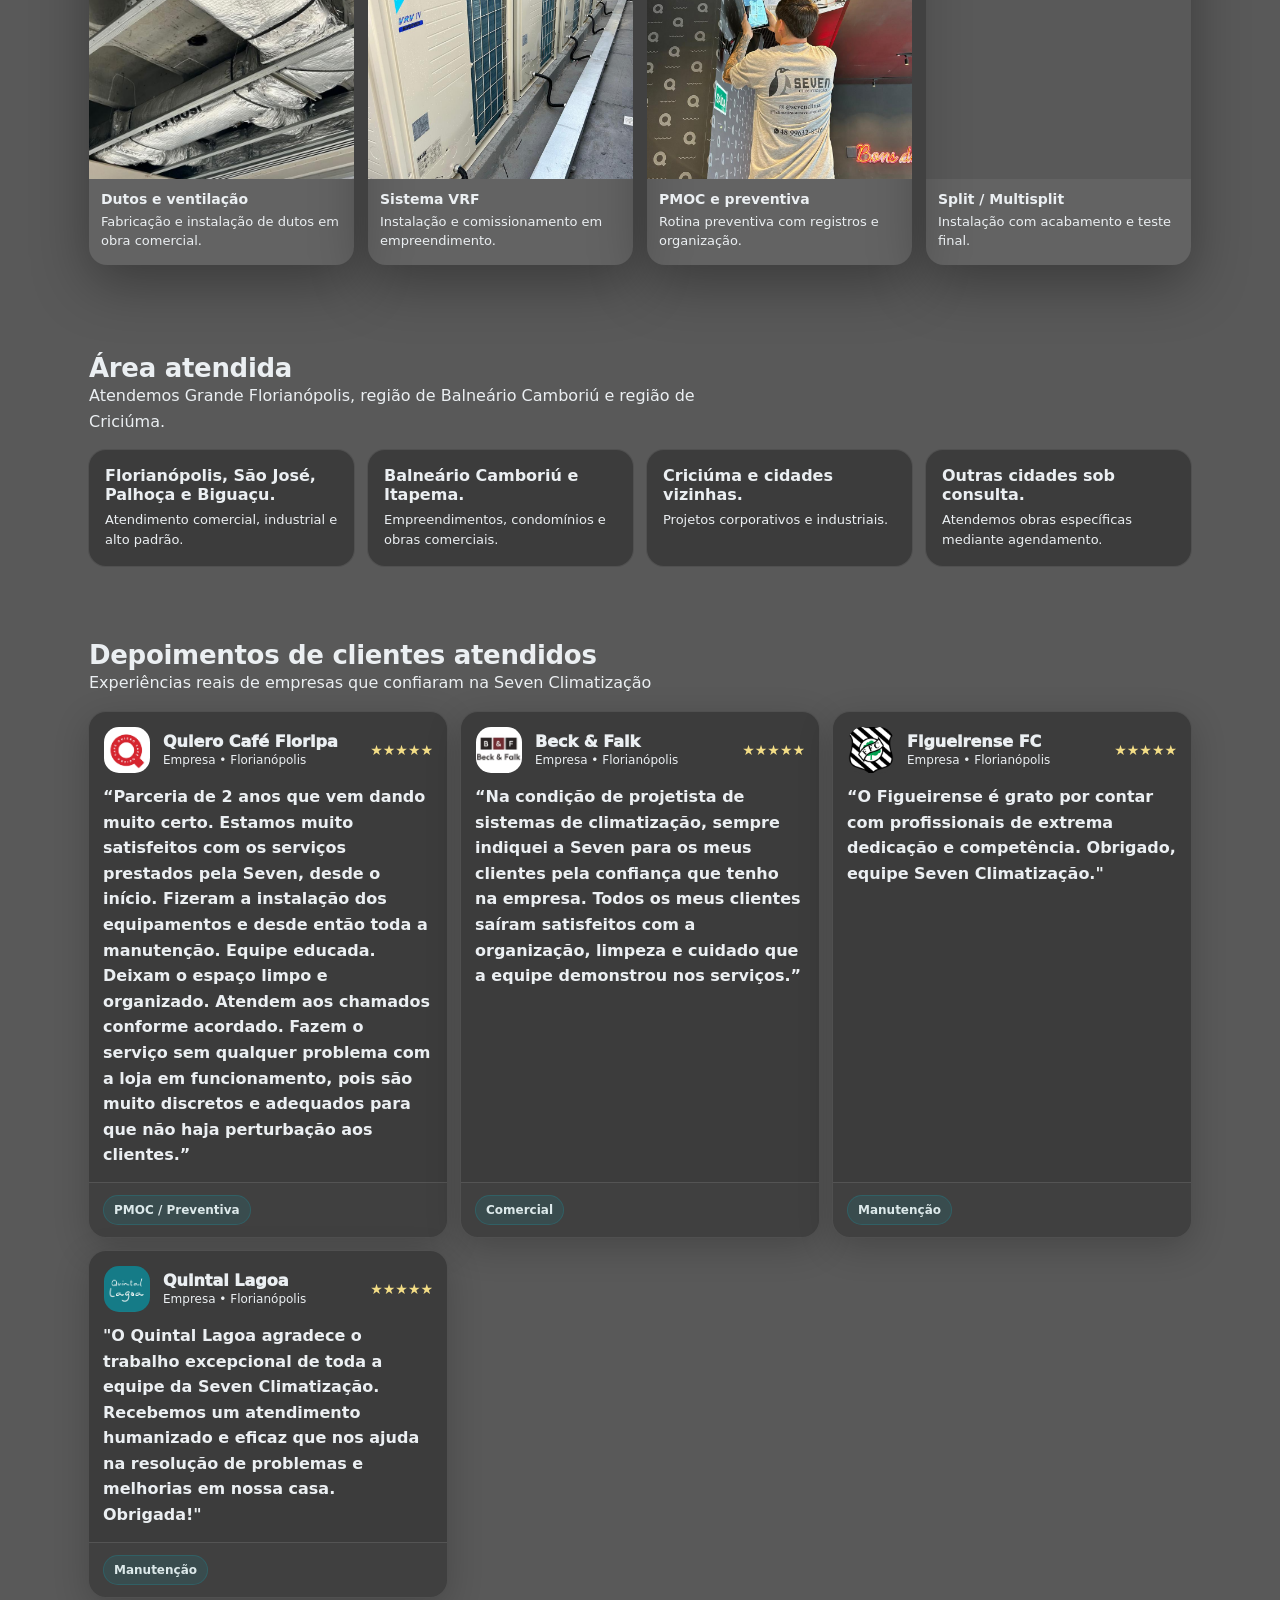
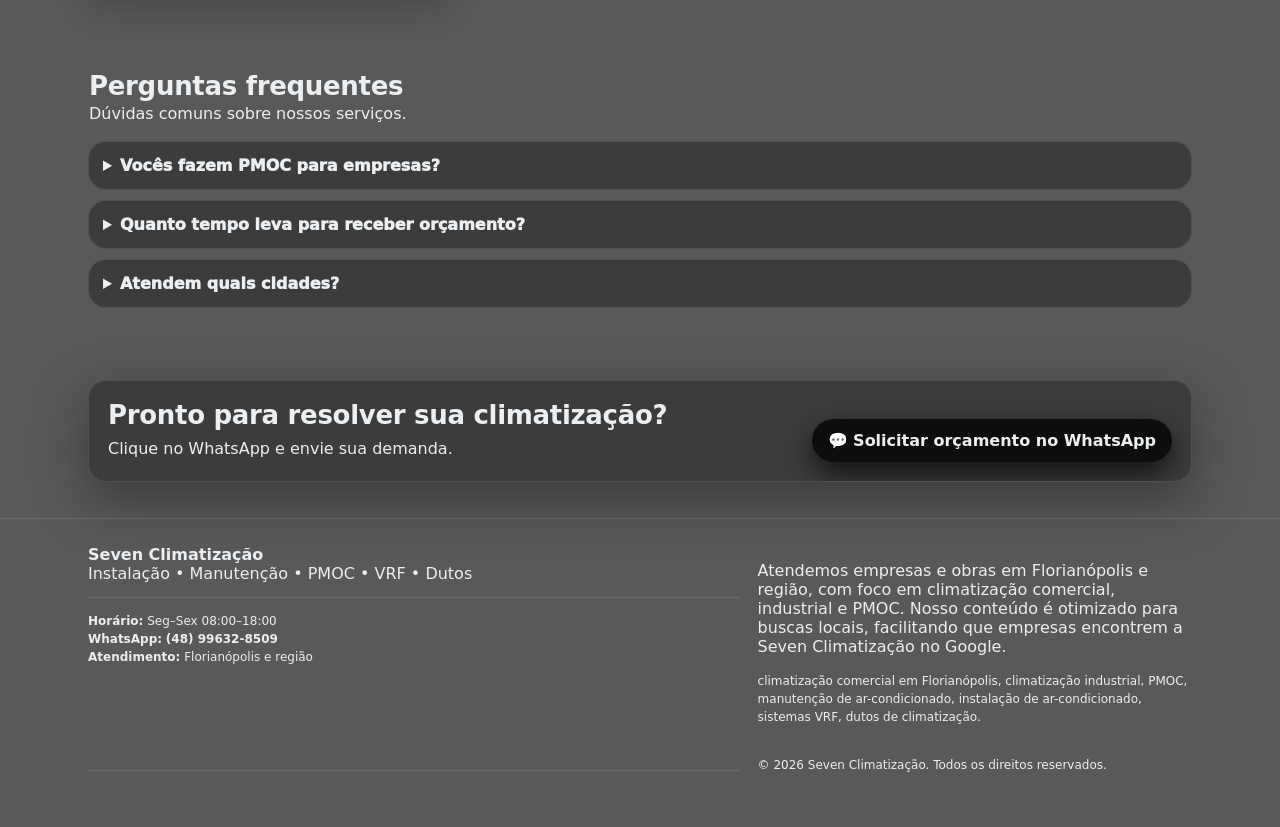
==== commit d495f95b: "atualização lp" ====
--- a/index.html
+++ b/index.html
@@ -533,8 +533,8 @@
             </button>
 
             <div class="small">
-              Você será direcionado ao WhatsApp com a mensagem pronta.
-              <br/>Atendemos: <b>Florianópolis, São José, Palhoça e Biguaçu</b>.
+              Você será direcionado ao WhatsApp.
+              <br/>Atendemos: <b>Grande Florianópolis, região de Balneário Camboriú e região de Criciúma – SC.</b>.
             </div>
           </form>
         </aside>
@@ -589,7 +589,6 @@
 
       <div class="kpi">
         <div class="mini">
-          <div class="hide icon">⚡</div>
           <div class="icon">⚡</div>
           <div>
             <b>Retorno rápido</b>
@@ -678,16 +677,16 @@
       <div class="section-title">
         <div>
           <h2>Área atendida</h2>
-          <p>Atendemos Florianópolis, São José, Palhoça, Biguaçu e região.</p>
+          <p>Atendemos Grande Florianópolis, região de Balneário Camboriú e região de Criciúma.</p>
         </div>
         
       </div>
 
       <div class="cards">
-        <div class="mini"><b>Florianópolis</b><p>Centro, Norte, Sul, Continente e bairros.</p></div>
-        <div class="mini"><b>São José</b><p>Comércio, condomínios e obras.</p></div>
-        <div class="mini"><b>Palhoça</b><p>Empresas e projetos residenciais.</p></div>
-        <div class="mini"><b>Biguaçu</b><p>Atendimento sob agendamento.</p></div>
+        <div class="mini"><b>Florianópolis, São José, Palhoça e Biguaçu.</b><p>Atendimento comercial, industrial e alto padrão.</p></div>
+        <div class="mini"><b>Balneário Camboriú e Itapema.</b><p>Empreendimentos, condomínios e obras comerciais.</p></div>
+        <div class="mini"><b>Criciúma e cidades vizinhas.</b><p>Projetos corporativos e industriais.</p></div>
+        <div class="mini"><b>Outras cidades sob consulta.</b><p>Atendemos obras específicas mediante agendamento.</p></div>
       </div>
     </div>
   </section>
@@ -849,7 +848,7 @@
           </div>
         </div>
        <div class="seo-box">
-  <b>SEO local (para o Google)</b>
+  
   <p>
     Atendemos empresas e obras em Florianópolis e região, com foco em
     climatização comercial, industrial e PMOC. Nosso conteúdo é otimizado
@@ -857,7 +856,7 @@
   </p>
 
   <p class="small">
-    <b>Palavras-chave incluídas:</b>
+    
     climatização comercial em Florianópolis, climatização industrial, PMOC,
     manutenção de ar-condicionado, instalação de ar-condicionado,
     sistemas VRF, dutos de climatização.
@@ -882,7 +881,6 @@
     // ========= CONFIGURE AQUI =========
     const WHATSAPP_NUMBER = "5548996328509"; // 55 + DDD + número
     const BUSINESS_NAME = "Seven Climatização";
-    const CITY = "Florianópolis";
     // ================================
 
     document.getElementById("year").textContent = new Date().getFullYear();
@@ -909,14 +907,15 @@
     }
 
     function defaultMessage(){
-      let msg = `Olá! Quero um orçamento com a ${BUSINESS_NAME}.\n`;
-      msg += `Cidade: ${CITY}\n`;
-      if (utm.source || utm.medium || utm.campaign){
-        msg += `\n(UTM) source=${utm.source} | medium=${utm.medium} | campaign=${utm.campaign}\n`;
-      }
-      msg += `\nMinha demanda: `;
-      return msg;
-    }
+  let msg = `Olá! Quero um orçamento com a ${BUSINESS_NAME}.`;
+
+  if (utm.source || utm.medium || utm.campaign){
+    msg += `\n\n(UTM) source=${utm.source} | medium=${utm.medium} | campaign=${utm.campaign}`;
+  }
+
+  return msg;
+}
+
 
     // Wire CTAs
     const ctas = ["ctaHeroWhats","ctaServicesWhats","ctaAreaWhats","ctaReviewsWhats","ctaFinalWhats","ctaFloatWhats"];
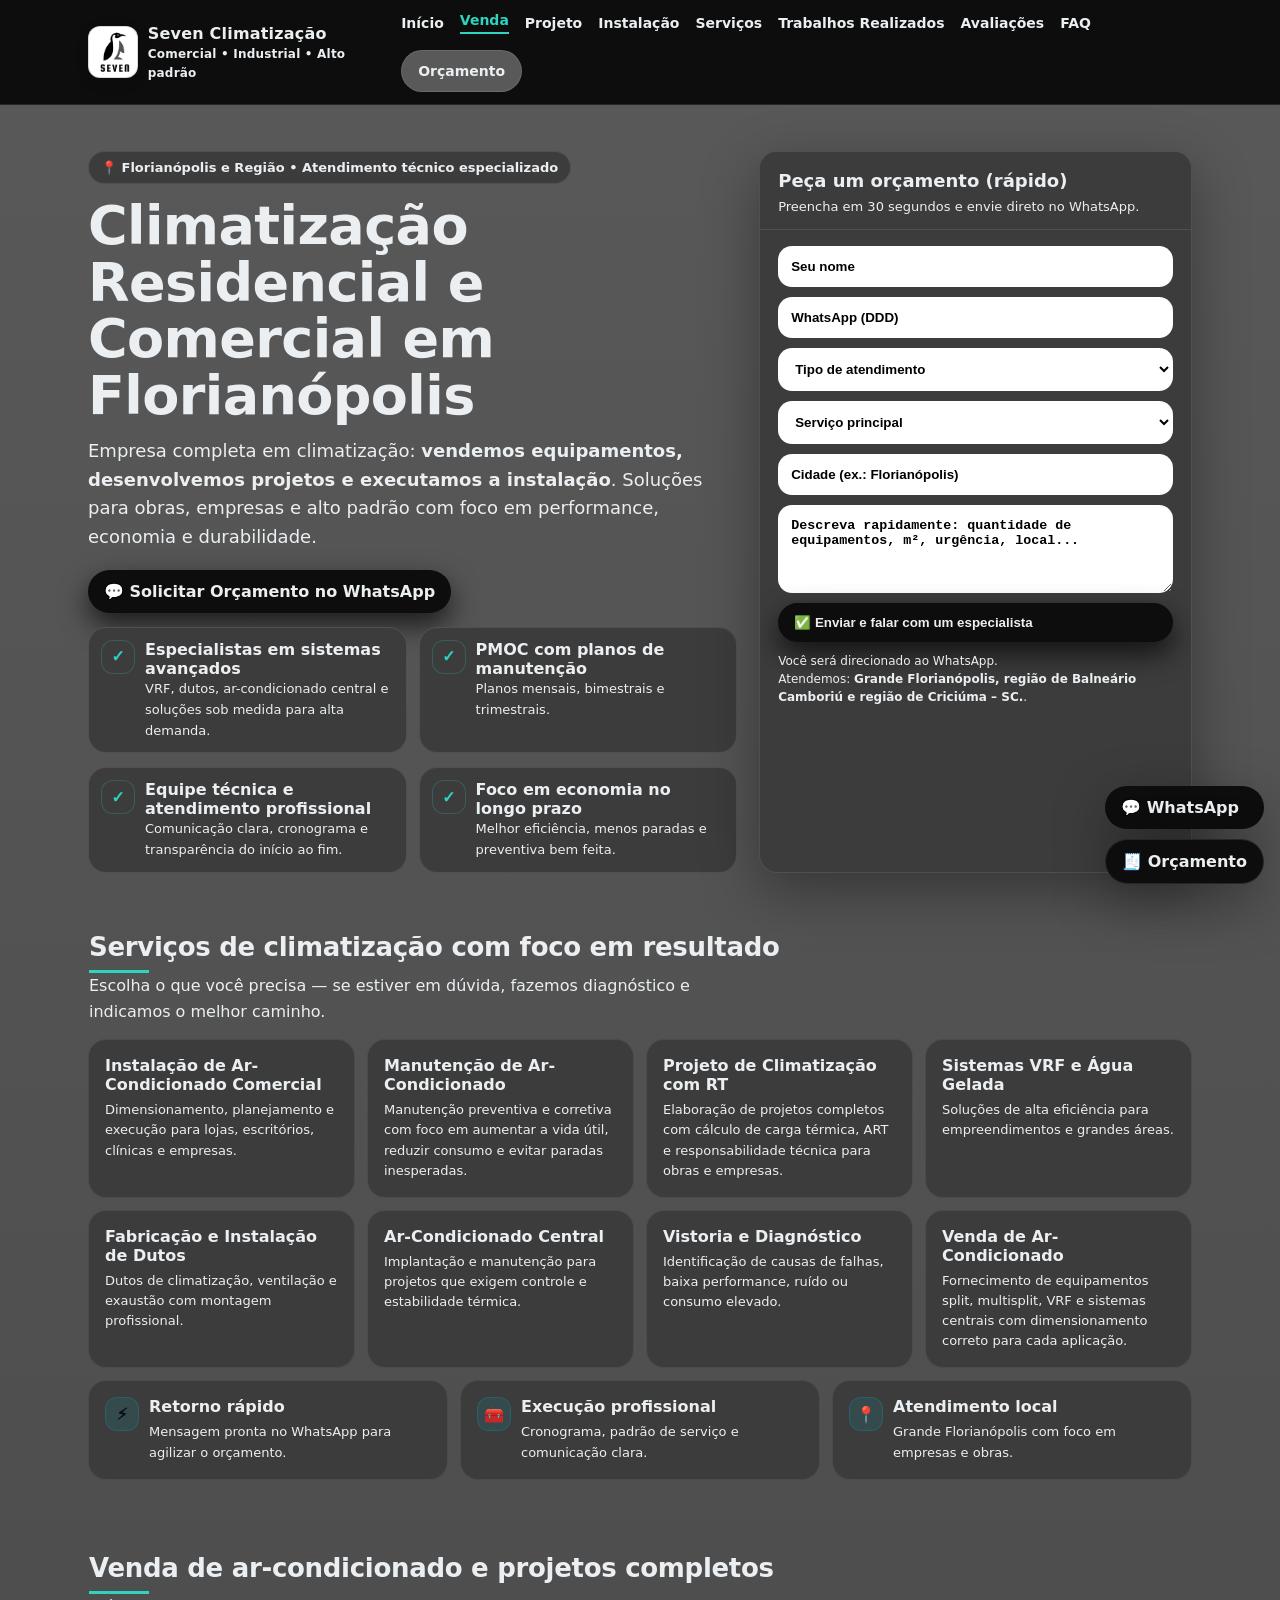
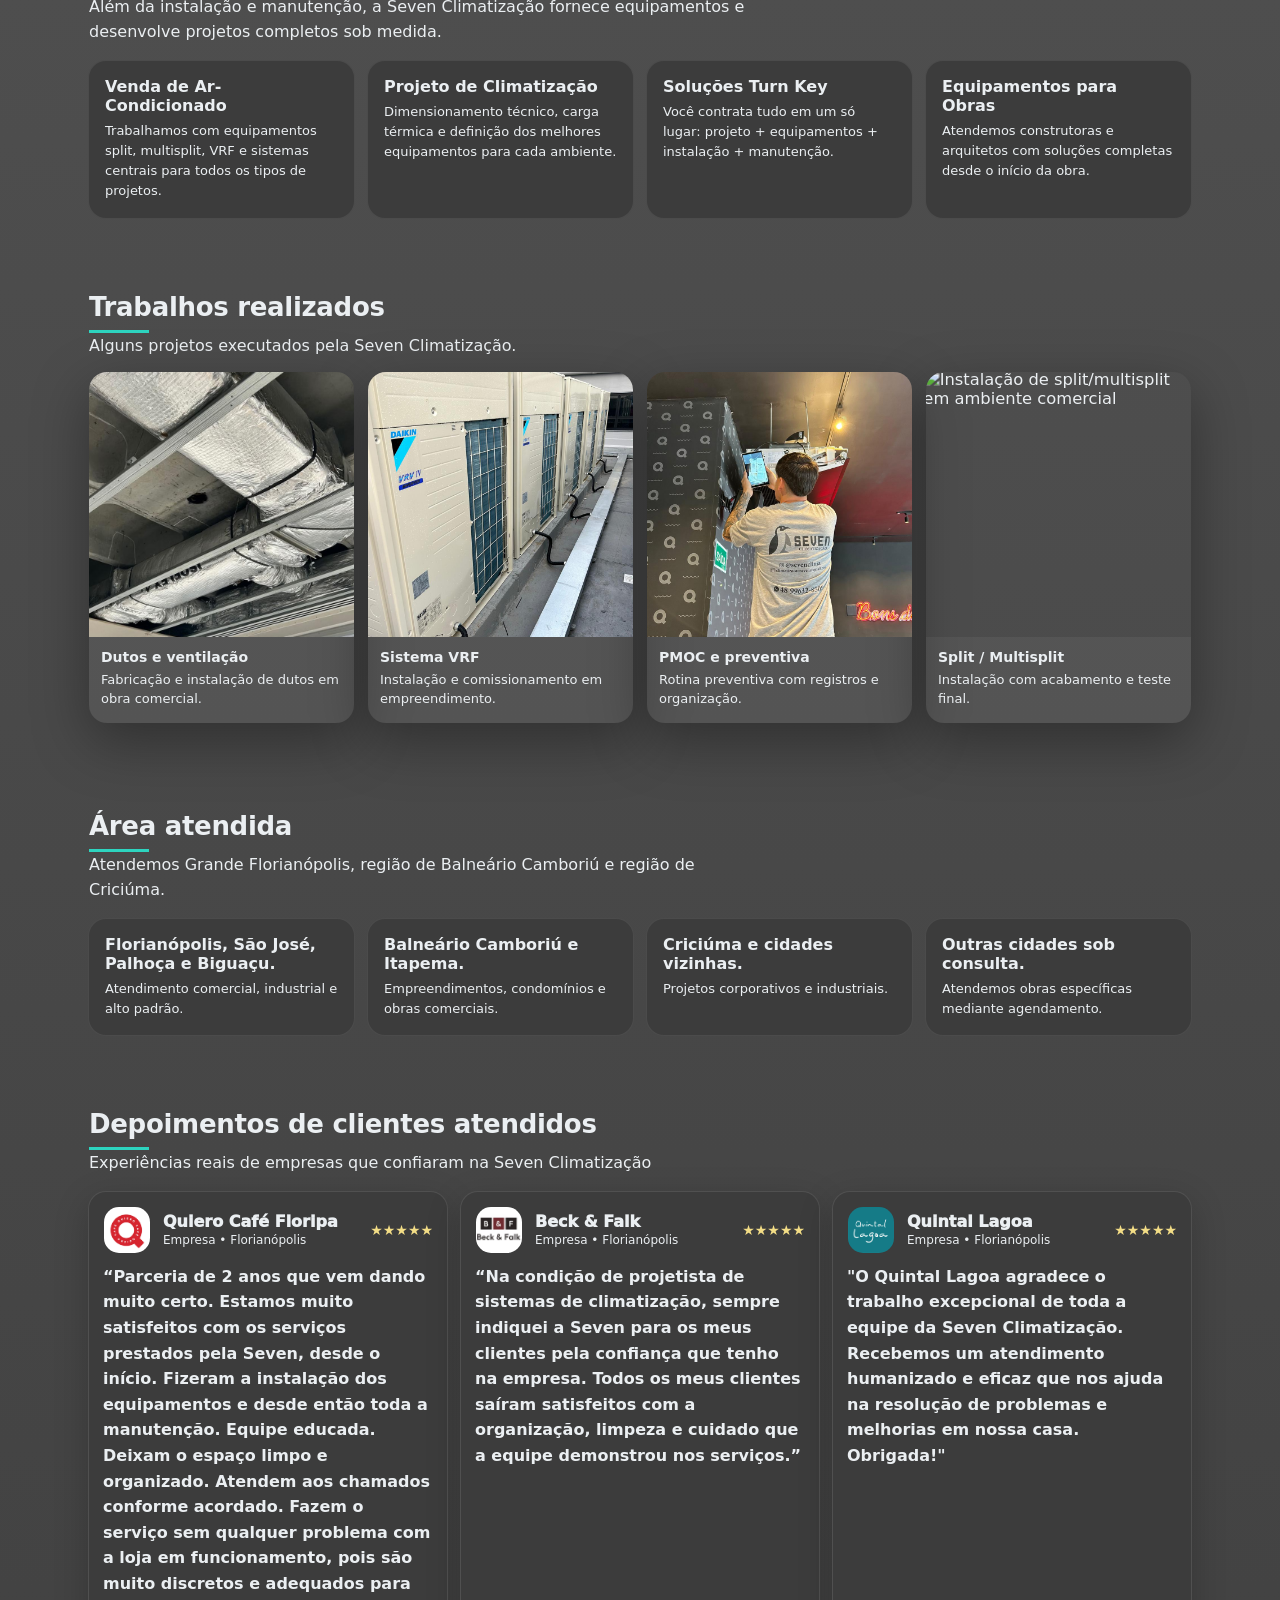
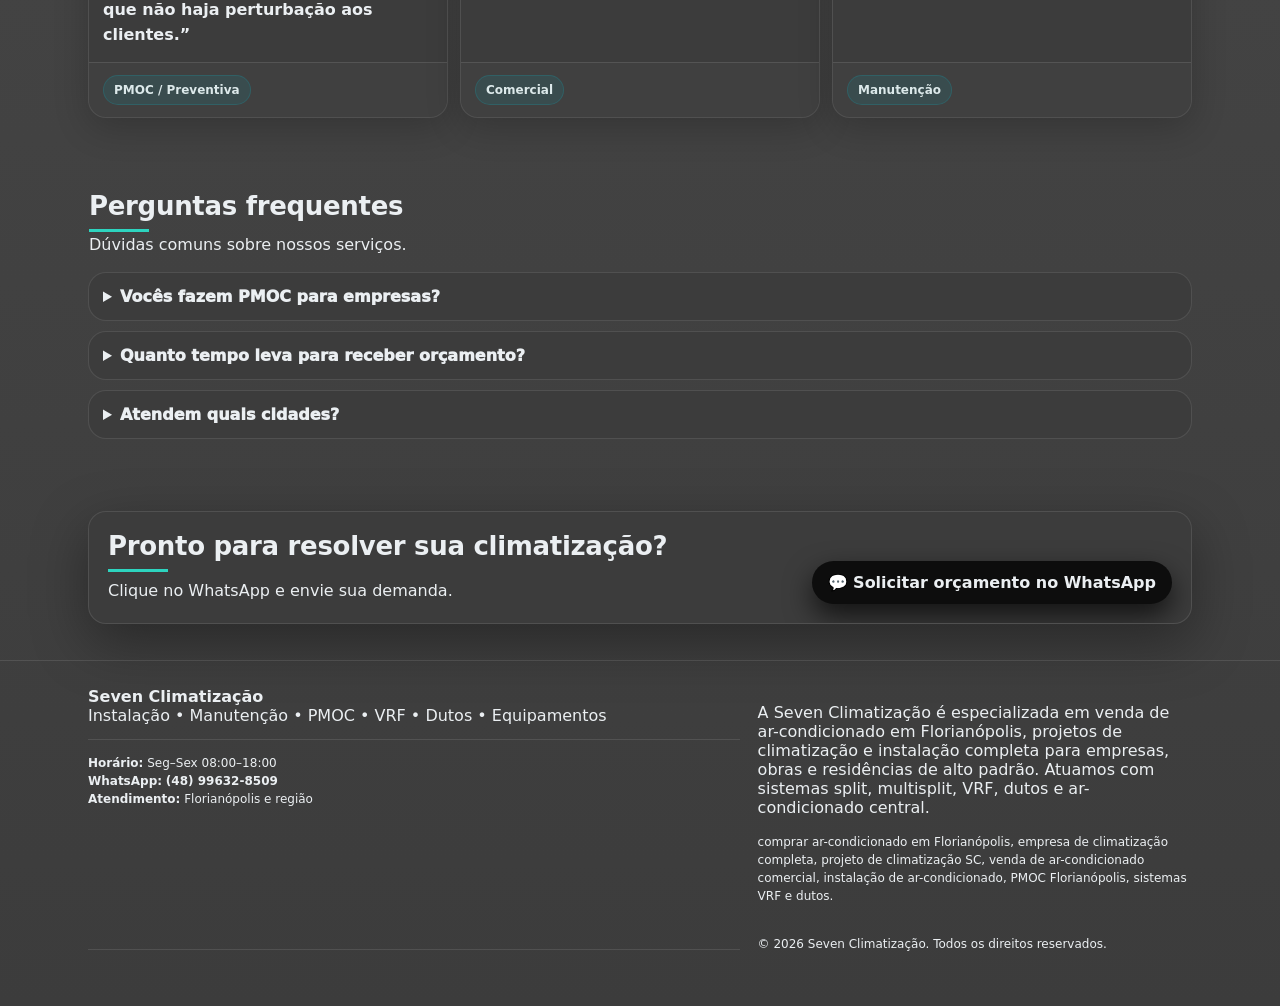
==== commit e7ac9979: "Seven 2.0" ====
--- a/index.html
+++ b/index.html
@@ -3,7 +3,7 @@
 <head>
   <meta charset="utf-8" />
   <meta name="viewport" content="width=device-width,initial-scale=1" />
-  <title>Seven Climatização em Florianópolis | Instalação, PMOC, VRF e Dutos</title>
+  <title>Ar-Condicionado em Florianópolis | Venda, Projeto e Instalação | Seven Climatização</title>
   <link rel="shortcut icon" href="imagens/Seven-logo.png" type="image/x-icon">
   <!-- Google tag (gtag.js) -->
 <script async src="https://www.googletagmanager.com/gtag/js?id=G-H3JXF6BJKM"></script>
@@ -45,371 +45,7 @@
     "openingHours":"Mo-Fr 08:00-18:00"
   }
   </script>
-
-  <style>
-    :root{
-      --brand:#0D0D0D;
-      --brand2:#595959;
-      --bg:#071b20;
-      --text:#EBEFF2;
-      --muted:#EBEFF2;
-      --line:rgba(255,255,255,.10);
-      --ok:#2dd4bf;
-      --warn:#fbbf24;
-      --shadow: 0 18px 55px rgba(0,0,0,.35);
-      --radius: 18px;
-      --max: 1140px;
-
-      /*/* Color Theme Swatches in Hex 
-.Dental-|-Landing-Page-|-Web-Site-Design-—-Ivory-Clinic-1-hex { color: #A3B2BF; }
-.Dental-|-Landing-Page-|-Web-Site-Design-—-Ivory-Clinic-2-hex { color: #C5D0D9; }
-.Dental-|-Landing-Page-|-Web-Site-Design-—-Ivory-Clinic-3-hex { color: #EBEFF2; }
-.Dental-|-Landing-Page-|-Web-Site-Design-—-Ivory-Clinic-4-hex { color: #595959; }
-.Dental-|-Landing-Page-|-Web-Site-Design-—-Ivory-Clinic-5-hex { color: #0D0D0D; }
-*/
-    }
-    *{box-sizing:border-box}
-    html,body{margin:0;padding:0;font-family:system-ui,-apple-system,Segoe UI,Roboto,Inter,Arial,sans-serif;background:#595959; color:#EBEFF2;}
-    a{color:inherit;text-decoration:none}
-    .container{width:100%;max-width:var(--max);margin:0 auto;padding:0 18px}
-
-    /* TOPBAR */
-    .topbar{
-      position:sticky; top:0; z-index:50;
-      backdrop-filter: blur(10px);
-      background: #0D0D0D;
-      border-bottom:1px solid var(--line);
-    }
-    .nav{
-      display:flex;align-items:center;justify-content:space-between;
-      padding:12px 0; gap:14px;
-    }
-    .brand{
-      display:flex;align-items:center;gap:10px;font-weight:900;letter-spacing:.2px;
-    }
-
-    /* LOGO (sem preto/cinza/branco — tudo na paleta teal/azul) */
-    .logo{
-  width: 52px;
-  height: 52px;
-  border-radius: 12px;
-  background: #ffffff;
-  border: 1px solid rgba(0,0,0,.15);
-  display: flex;
-  align-items: center;
-  justify-content: center;
-  box-shadow: 0 4px 14px rgba(0,0,0,.12);
-}
-
-.logo img{
-  max-width: 90%;
-  max-height: 90%;
-  object-fit: contain;
-}
-
-
-    .navlinks{display:flex; gap:16px; align-items:center; flex-wrap:wrap}
-    .navlinks a{color:var(--text);font-weight:700;font-size:14px}
-    .navlinks a:hover{color:#A3B2BF}
-
-    .btn{
-      border:none; cursor:pointer;
-      border-radius: 999px;
-      padding:12px 16px;
-      font-weight:900;
-      display:inline-flex; align-items:center; gap:10px;
-      transition: transform .08s ease, opacity .2s ease;
-      white-space:nowrap;
-    }
-    .btn:active{transform:scale(.98)}
-    .btn-primary{
-      background: #0D0D0D;
-      color:#EBEFF2;
-      box-shadow: 0 12px 28px rgba(0, 0, 0, 0.682);
-    }
-    .btn-ghost{
-      background: #0D0D0D;
-      color:var(--text);
-      border:1px solid var(--line);
-    }
-    .pill{
-      display:inline-flex; gap:8px; align-items:center;
-      padding:8px 12px; border-radius:999px;
-      border:1px solid var(--line);
-      background: #3c3c3c;
-      color:var(--muted);
-      font-weight:800; font-size:13px;
-    }
-
-    /* HERO */
-    .hero{padding:46px 0 22px}
-    .hero-grid{
-      display:grid; grid-template-columns: 1.2fr .8fr;
-      gap:22px;
-      align-items:stretch;
-    }
-    @media (max-width: 940px){ .hero-grid{grid-template-columns:1fr} }
-    h1{
-      margin:14px 0 12px;
-      font-size: clamp(30px, 4.3vw, 54px);
-      line-height:1.05;
-      letter-spacing:-.6px;
-    }
-    .sub{
-      color:var(--muted);
-      font-size: clamp(15px, 1.5vw, 18px);
-      line-height:1.6;
-      margin:0 0 18px;
-    }
-    .hero-actions{display:flex;gap:12px;flex-wrap:wrap;margin:16px 0 8px}
-    .trust-row{display:flex; gap:12px; flex-wrap:wrap; margin-top:14px}
-    .trust{
-      display:flex; gap:10px; align-items:flex-start; padding:12px;
-      border-radius: var(--radius); background: #3c3c3c;
-      border:1px solid var(--line); flex:1; min-width:240px
-    }
-    .trust b{display:block}
-    .trust span{color:var(--muted); font-size:13px; line-height:1.45}
-    .icon{
-      width:34px; height:34px; border-radius:12px;
-      background: #3c3c3c;
-      border:1px solid rgba(45,212,191,.22);
-      display:grid; place-items:center;
-      color:var(--ok); font-weight:1000;
-      flex:0 0 auto;
-    }
-
-    /* CARD FORM */
-    .card{
-      border-radius: var(--radius);
-      background: #3c3c3c;
-      border:1px solid var(--line);
-      box-shadow: var(--shadow);
-      overflow:hidden;
-    }
-    .card-head{
-      padding:18px 18px 12px;
-      border-bottom:1px solid var(--line);
-      background: #3c3c3c;
-    }
-    .card-head h3{margin:0 0 6px;font-size:18px}
-    .card-head p{margin:0;color:var(--muted);font-size:13px;line-height:1.5}
-    form{padding:16px 18px 18px;display:grid;gap:10px}
-    .grid2{display:grid; color:black; gap:10px}
-    @media (max-width: 480px){ .grid2{grid-template-columns:1fr} }
-    input, select, textarea{
-      width:100%;
-      padding:12px 12px;
-      border-radius: 14px;
-      border:1px solid var(--line);
-      background: white;
-      color: black;
-      outline:none;
-      font-weight:750;
-    }
-    textarea{min-height:88px; resize:vertical}
-    input::placeholder, textarea::placeholder{color: black}
-    .small{font-size:12px;color:var(--muted);line-height:1.5}
-
-
-    /* SECTIONS */
-    section{padding:36px 0}
-    .section-title{
-      display:flex; align-items:flex-end; justify-content:space-between; gap:14px; flex-wrap:wrap;
-      margin-bottom:14px;
-      padding: 1px;
-    }
-    .section-title h2{margin:0;font-size:26px;letter-spacing:-.3px}
-    .section-title p{margin:0;color:var(--muted);max-width:680px;line-height:1.6}
-
-    .cards{
-      display:grid; gap:12px;
-      grid-template-columns: repeat(4, 1fr);
-    }
-    @media (max-width: 980px){ .cards{grid-template-columns: repeat(2, 1fr)} }
-    @media (max-width: 520px){ .cards{grid-template-columns: 1fr} }
-
-    .mini{
-      padding:16px; border-radius: var(--radius);
-      background: #3c3c3c;
-      border:1px solid var(--line);
-    }
-    .mini b{display:block;margin-bottom:6px}
-    .mini p{margin:0;color:var(--muted);font-size:13px;line-height:1.55}
-
-    .kpi{
-      display:grid; gap:12px;
-      grid-template-columns: repeat(3, 1fr);
-      margin-top:12px;
-    }
-    @media (max-width: 860px){ .kpi{grid-template-columns:1fr} }
-    .kpi .mini{display:flex;align-items:flex-start;gap:10px}
-    .kpi .icon{background: rgba(14,165,183,.14); border-color: rgba(14,165,183,.24); color: var(--brand);}
-
-    /* AVALIAÇÕES EM CARDS COM FOTO */
-    .reviews{
-      display:grid;
-      grid-template-columns: repeat(3, 1fr);
-      gap:12px;
-    }
-    @media (max-width: 980px){ .reviews{grid-template-columns: repeat(2, 1fr)} }
-    @media (max-width: 620px){ .reviews{grid-template-columns: 1fr} }
-
-    .review-card{
-      border-radius: var(--radius);
-      background: #3c3c3c;
-      border:1px solid var(--line);
-      overflow:hidden;
-      box-shadow: 0 10px 35px rgba(0,0,0,.20);
-      display:flex;
-      flex-direction:column;
-      min-height: 260px;
-    }
-    .review-top{
-      display:flex; gap:12px; align-items:center;
-      padding:14px 14px 10px;
-    }
-    .avatar{
-      width:48px;height:48px;border-radius:16px;
-      border:1px solid #3c3c3c;
-      overflow:hidden;
-      flex:0 0 auto;
-      background:transparent;
-    }
-    .avatar img{
-      width:100%;height:100%;object-fit:cover;display:block;
-    }
-    .review-meta b{display:block;font-weight:950}
-    .review-meta span{display:block;color:var(--muted);font-size:12px;margin-top:2px;line-height:1.3}
-    .stars{
-      margin-left:auto;
-      display:inline-flex; gap:2px;
-      font-size:14px;
-      color:#fde68a;
-      opacity:.95;
-      user-select:none;
-    }
-    .review-body{
-      padding:0 14px 14px;
-      color:var(--text);
-      line-height:1.6;
-      font-weight:650;
-      flex:1;
-    }
-    .review-footer{
-      padding:12px 14px;
-      border-top:1px solid var(--line);
-      display:flex; align-items:center; justify-content:space-between; gap:10px;
-      color:var(--muted); font-size:12px;
-      background: rgba(255,255,255,.02);
-    }
-    .chip{
-      display:inline-flex; align-items:center; gap:8px;
-      padding:7px 10px;
-      border-radius:999px;
-      border:1px solid rgba(14,165,183,.22);
-      background: rgba(14,165,183,.12);
-      color: rgba(234,246,247,.92);
-      font-weight:900;
-      font-size:12px;
-      white-space:nowrap;
-    }
-
-    /* FAQ */
-    details{
-      border-radius: var(--radius);
-      background: #3c3c3c;
-      border:1px solid var(--line);
-      padding:14px 14px;
-    }
-    details + details{margin-top:10px}
-    summary{cursor:pointer;font-weight:950}
-    details p{margin:10px 0 0;color:var(--muted);line-height:1.6}
-
-    /* FOOTER */
-    footer{padding:26px 0 42px; border-top:1px solid var(--line); color:var(--muted)}
-    .footer-grid{display:grid;grid-template-columns: 1.2fr .8fr; gap:18px}
-    @media (max-width: 860px){ .footer-grid{grid-template-columns:1fr} }
-    .footer-grid b{color:var(--text)}
-    .sep{height:1px;background:var(--line);margin:14px 0}
-
-    /* Floating CTA */
-    .float{
-      position:fixed; right:16px; bottom:16px; z-index:60;
-      display:flex; flex-direction:column; gap:10px;
-    }
-    /* ===== Portfólio (4 cards com imagem + descrição) ===== */
-.portfolio-grid{
-  display:grid;
-  grid-template-columns: repeat(4, 1fr);
-  gap:14px;
-}
-
-@media (max-width: 980px){
-  .portfolio-grid{ grid-template-columns: repeat(2, 1fr); }
-}
-@media (max-width: 560px){
-  .portfolio-grid{ grid-template-columns: 1fr; }
-}
-
-/* Card quadrado, responsivo e com imagem cortada certinho */
-.work-card{
-  margin:0;
-  border-radius: var(--radius);
-  background: rgba(255,255,255,.06); /* combina com dark/light (seu tema) */
-  border: 1px solid var(--border);
-  box-shadow: var(--shadow);
-  overflow:hidden;
-}
-
-/* mantém a área da imagem QUADRADA independente do tamanho da foto */
-.work-img{
-  width:100%;
-  aspect-ratio: 1 / 1;  /* quadrado */
-  background: rgba(0,0,0,.10);
-  overflow:hidden;
-}
-
-.work-img img{
-  width:100%;
-  height:100%;
-  object-fit: cover;     /* corta sem distorcer */
-  display:block;
-  transform: scale(1.02); /* leve zoom pra “encher” */
-}
-
-/* descrição embaixo */
-.work-caption{
-  padding:12px 12px 14px;
-  display:grid;
-  gap:6px;
-}
-
-.work-caption b{
-  font-weight: 900;
-  font-size: 14px;
-  color: var(--text);
-}
-
-.work-caption span{
-  font-size: 13px;
-  line-height: 1.45;
-  color: var(--muted);
-}
-
-    .float .btn{box-shadow: var(--shadow)}
-    .toast{
-      position:fixed; left:50%; transform:translateX(-50%);
-      bottom:16px; z-index:70;
-      background: #3c3c3c;
-      border:1px solid var(--line);
-      color:var(--text);
-      padding:10px 12px;
-      border-radius: 999px;
-      font-weight:900;
-      display:none;
-    }
-  </style>
+<link rel="stylesheet" href="style.css">
 </head>
 
 <body>
@@ -426,6 +62,10 @@
         </div>
 
         <div class="navlinks" aria-label="Atalhos">
+          <a href="index.html">Início</a>
+          <a href="venda-de-ar-condicionado.html" class="active">Venda</a>
+          <a href="projeto-de-climatizacao.html">Projeto</a>
+          <a href="instalacao-de-ar-condicionado.html">Instalação</a>
           <a href="#servicos">Serviços</a>
           <a href="#portfolio">Trabalhos Realizados</a>
           <a href="#avaliacoes">Avaliações</a>
@@ -445,9 +85,9 @@
 
           <h1>Climatização Residencial e Comercial em Florianópolis</h1>
           <p class="sub">
-            Soluções completas em ar-condicionado com foco em <b>performance, conformidade e economia</b>.
-            Instalação, PMOC, VRF, dutos e manutenção preventiva para empresas e obras.
-          </p>
+  Empresa completa em climatização: <b>vendemos equipamentos, desenvolvemos projetos e executamos a instalação</b>.
+  Soluções para obras, empresas e alto padrão com foco em performance, economia e durabilidade.
+</p>
 
           <div class="hero-actions">
             <a class="btn btn-primary" id="ctaHeroWhats" href="#" rel="nofollow">
@@ -559,11 +199,11 @@
         </div>
         <div class="mini">
           <b>Manutenção de Ar-Condicionado</b>
-          <p>Preventiva e corretiva para reduzir falhas, consumo e paradas.</p>
-        </div>
-        <div class="mini">
-          <b>PMOC em Florianópolis e Região</b>
-          <p>Adequação, manutenção e organização de registros para manter conformidade.</p>
+         <p>Manutenção preventiva e corretiva com foco em aumentar a vida útil, reduzir consumo e evitar paradas inesperadas.</p>
+        </div>
+        <div class="mini">
+          <b>Projeto de Climatização com RT</b>
+          <p>Elaboração de projetos completos com cálculo de carga térmica, ART e responsabilidade técnica para obras e empresas.</p>
         </div>
         <div class="mini">
           <b>Sistemas VRF e Água Gelada</b>
@@ -582,8 +222,8 @@
           <p>Identificação de causas de falhas, baixa performance, ruído ou consumo elevado.</p>
         </div>
         <div class="mini">
-          <b>Planos Mensais (Empresa)</b>
-          <p>Rotina preventiva + prioridade + histórico e organização. Ideal para operação contínua.</p>
+         <b>Venda de Ar-Condicionado</b>
+         <p>Fornecimento de equipamentos split, multisplit, VRF e sistemas centrais com dimensionamento correto para cada aplicação.</p>
         </div>
       </div>
 
@@ -612,6 +252,38 @@
       </div>
     </div>
   </section>
+  <section id="equipamentos">
+  <div class="container">
+    <div class="section-title">
+      <div>
+        <h2>Venda de ar-condicionado e projetos completos</h2>
+        <p>Além da instalação e manutenção, a Seven Climatização fornece equipamentos e desenvolve projetos completos sob medida.</p>
+      </div>
+    </div>
+
+    <div class="cards">
+      <div class="mini">
+        <b>Venda de Ar-Condicionado</b>
+        <p>Trabalhamos com equipamentos split, multisplit, VRF e sistemas centrais para todos os tipos de projetos.</p>
+      </div>
+
+      <div class="mini">
+        <b>Projeto de Climatização</b>
+        <p>Dimensionamento técnico, carga térmica e definição dos melhores equipamentos para cada ambiente.</p>
+      </div>
+
+      <div class="mini">
+        <b>Soluções Turn Key</b>
+        <p>Você contrata tudo em um só lugar: projeto + equipamentos + instalação + manutenção.</p>
+      </div>
+
+      <div class="mini">
+        <b>Equipamentos para Obras</b>
+        <p>Atendemos construtoras e arquitetos com soluções completas desde o início da obra.</p>
+      </div>
+    </div>
+  </div>
+</section>
 
   <!-- HOW IT WORKS -->
   <section id="portfolio">
@@ -744,28 +416,6 @@
             <span class="chip">Comercial</span>
           </div>
         </article>
-
-        <!-- CARD 3 -->
-        <article class="review-card">
-          <div class="review-top">
-            <div class="avatar">
-              <img src="imagens/Figueirense.png" alt="Foto do cliente 3" onerror="this.remove();" />
-            </div>
-            <div class="review-meta">
-              <b>Figueirense FC</b>
-              <span>Empresa • Florianópolis</span>
-            </div>
-            <div class="stars" aria-label="5 estrelas">★★★★★</div>
-          </div>
-          <div class="review-body">
-            “O Figueirense é grato por contar com profissionais de extrema dedicação e competência. Obrigado, equipe Seven
-Climatização."
-          </div>
-          <div class="review-footer">
-            
-            <span class="chip">Manutenção</span>
-          </div>
-        </article>
         <!-- CARD 4 -->
         <article class="review-card">
           <div class="review-top">
@@ -839,7 +489,7 @@
       <div class="footer-grid">
         <div>
           <b>Seven Climatização</b><br/>
-          <span>Instalação • Manutenção • PMOC • VRF • Dutos</span>
+          <span>Instalação • Manutenção • PMOC • VRF • Dutos • Equipamentos</span>
           <div class="sep"></div>
           <div class="small">
             <b>Horário:</b> Seg–Sex 08:00–18:00<br/>
@@ -850,17 +500,16 @@
        <div class="seo-box">
   
   <p>
-    Atendemos empresas e obras em Florianópolis e região, com foco em
-    climatização comercial, industrial e PMOC. Nosso conteúdo é otimizado
-    para buscas locais, facilitando que empresas encontrem a Seven Climatização no Google.
-  </p>
-
-  <p class="small">
-    
-    climatização comercial em Florianópolis, climatização industrial, PMOC,
-    manutenção de ar-condicionado, instalação de ar-condicionado,
-    sistemas VRF, dutos de climatização.
-  </p>
+  A Seven Climatização é especializada em venda de ar-condicionado em Florianópolis,
+  projetos de climatização e instalação completa para empresas, obras e residências de alto padrão.
+  Atuamos com sistemas split, multisplit, VRF, dutos e ar-condicionado central.
+</p>
+
+<p class="small">
+  comprar ar-condicionado em Florianópolis, empresa de climatização completa,
+  projeto de climatização SC, venda de ar-condicionado comercial,
+  instalação de ar-condicionado, PMOC Florianópolis, sistemas VRF e dutos.
+</p>
 </div>
 
 
@@ -943,7 +592,7 @@
       msg += `WhatsApp: ${tel}\n`;
       msg += `Tipo: ${tipo}\n`;
       msg += `Serviço: ${servico}\n`;
-      msg += `Cidade: ${cidade || CITY}\n`;
+      msg += `Cidade: ${cidade || ""}\n`;
       if (mensagem) msg += `Detalhes: ${mensagem}\n`;
 
       if (utm.source || utm.medium || utm.campaign || utm.term || utm.content){
--- a/style.css
+++ b/style.css
@@ -0,0 +1,465 @@
+:root{
+      --brand:#0D0D0D;
+      --brand2:#595959;
+      --bg:#071b20;
+      --text:#EBEFF2;
+      --muted:#EBEFF2;
+      --line:rgba(255,255,255,.10);
+      --ok:#2dd4bf;
+      --warn:#fbbf24;
+      --shadow: 0 18px 55px rgba(0,0,0,.35);
+      --radius: 18px;
+      --max: 1140px;
+
+      /*/* Color Theme Swatches in Hex 
+.Dental-|-Landing-Page-|-Web-Site-Design-—-Ivory-Clinic-1-hex { color: #A3B2BF; }
+.Dental-|-Landing-Page-|-Web-Site-Design-—-Ivory-Clinic-2-hex { color: #C5D0D9; }
+.Dental-|-Landing-Page-|-Web-Site-Design-—-Ivory-Clinic-3-hex { color: #EBEFF2; }
+.Dental-|-Landing-Page-|-Web-Site-Design-—-Ivory-Clinic-4-hex { color: #595959; }
+.Dental-|-Landing-Page-|-Web-Site-Design-—-Ivory-Clinic-5-hex { color: #0D0D0D; }
+*/
+    }
+    *{box-sizing:border-box}
+    html,body{margin:0;padding:0;font-family:system-ui,-apple-system,Segoe UI,Roboto,Inter,Arial,sans-serif;background:#595959; color:#EBEFF2;}
+    a{color:inherit;text-decoration:none}
+    .container{width:100%;max-width:var(--max);margin:0 auto;padding:0 18px}
+
+    /* TOPBAR */
+    .topbar{
+      margin: 0;
+      position:sticky; top:0; z-index:50;
+      backdrop-filter: blur(10px);
+      background: #0D0D0D;
+      border-bottom:1px solid var(--line);
+    }
+    .nav{
+      display:flex;align-items:center;justify-content:space-between;
+      padding:12px 0; gap:14px;
+    }
+    .brand{
+      display:flex;align-items:center;gap:10px;font-weight:900;letter-spacing:.2px;
+    }
+
+    /* LOGO (sem preto/cinza/branco — tudo na paleta teal/azul) */
+    .logo{
+  width: 52px;
+  height: 52px;
+  border-radius: 12px;
+  background: #ffffff;
+  border: 1px solid rgba(0,0,0,.15);
+  display: flex;
+  align-items: center;
+  justify-content: center;
+  box-shadow: 0 4px 14px rgba(0,0,0,.12);
+}
+
+.logo img{
+  max-width: 90%;
+  max-height: 90%;
+  object-fit: contain;
+}
+
+
+    .navlinks{display:flex; gap:16px; align-items:center; flex-wrap:wrap}
+    .navlinks a{color:var(--text);font-weight:700;font-size:14px}
+    .navlinks a:hover{color:#A3B2BF}
+
+    .btn{
+      border:none; cursor:pointer;
+      border-radius: 999px;
+      padding:12px 16px;
+      font-weight:900;
+      display:inline-flex; align-items:center; gap:10px;
+      transition: transform .08s ease, opacity .2s ease;
+      white-space:nowrap;
+    }
+    .btn:active{transform:scale(.98)}
+    .btn-primary{
+      background: #0D0D0D;
+      color:#EBEFF2;
+      box-shadow: 0 12px 28px rgba(0, 0, 0, 0.682);
+    }
+    .btn-ghost{
+      background: #0D0D0D;
+      color:var(--text);
+      border:1px solid var(--line);
+    }
+    .pill{
+      display:inline-flex; gap:8px; align-items:center;
+      padding:8px 12px; border-radius:999px;
+      border:1px solid var(--line);
+      background: #3c3c3c;
+      color:var(--muted);
+      font-weight:800; font-size:13px;
+    }
+
+    /* HERO */
+    .hero{padding:46px 0 22px}
+    .hero-grid{
+      display:grid; grid-template-columns: 1.2fr .8fr;
+      gap:22px;
+      align-items:stretch;
+    }
+    @media (max-width: 940px){ .hero-grid{grid-template-columns:1fr} }
+    h1{
+      margin:14px 0 12px;
+      font-size: clamp(30px, 4.3vw, 54px);
+      line-height:1.05;
+      letter-spacing:-.6px;
+    }
+    .sub{
+      color:var(--muted);
+      font-size: clamp(15px, 1.5vw, 18px);
+      line-height:1.6;
+      margin:0 0 18px;
+    }
+    .hero-actions{display:flex;gap:12px;flex-wrap:wrap;margin:16px 0 8px}
+    .trust-row{display:flex; gap:12px; flex-wrap:wrap; margin-top:14px}
+    .trust{
+      display:flex; gap:10px; align-items:flex-start; padding:12px;
+      border-radius: var(--radius); background: #3c3c3c;
+      border:1px solid var(--line); flex:1; min-width:240px
+    }
+    .trust b{display:block}
+    .trust span{color:var(--muted); font-size:13px; line-height:1.45}
+    .icon{
+      width:34px; height:34px; border-radius:12px;
+      background: #3c3c3c;
+      border:1px solid rgba(45,212,191,.22);
+      display:grid; place-items:center;
+      color:var(--ok); font-weight:1000;
+      flex:0 0 auto;
+    }
+
+    /* CARD FORM */
+    .card{
+      border-radius: var(--radius);
+      background: #3c3c3c;
+      border:1px solid var(--line);
+      box-shadow: var(--shadow);
+      overflow:hidden;
+    }
+    .card-head{
+      padding:18px 18px 12px;
+      border-bottom:1px solid var(--line);
+      background: #3c3c3c;
+    }
+    .card-head h3{margin:0 0 6px;font-size:18px}
+    .card-head p{margin:0;color:var(--muted);font-size:13px;line-height:1.5}
+    form{padding:16px 18px 18px;display:grid;gap:10px}
+    .grid2{display:grid; color:black; gap:10px}
+    @media (max-width: 480px){ .grid2{grid-template-columns:1fr} }
+    input, select, textarea{
+      width:100%;
+      padding:12px 12px;
+      border-radius: 14px;
+      border:1px solid var(--line);
+      background: white;
+      color: black;
+      outline:none;
+      font-weight:750;
+    }
+    textarea{min-height:88px; resize:vertical}
+    input::placeholder, textarea::placeholder{color: black}
+    .small{font-size:12px;color:var(--muted);line-height:1.5}
+
+
+    /* SECTIONS */
+    section{padding:36px 0}
+    .section-title{
+      display:flex; align-items:flex-end; justify-content:space-between; gap:14px; flex-wrap:wrap;
+      margin-bottom:14px;
+      padding: 1px;
+    }
+    .section-title h2{margin:0;font-size:26px;letter-spacing:-.3px}
+    .section-title p{margin:0;color:var(--muted);max-width:680px;line-height:1.6}
+
+    .cards{
+      display:grid; gap:12px;
+      grid-template-columns: repeat(4, 1fr);
+    }
+    @media (max-width: 980px){ .cards{grid-template-columns: repeat(2, 1fr)} }
+    @media (max-width: 520px){ .cards{grid-template-columns: 1fr} }
+
+    .mini{
+      padding:16px; border-radius: var(--radius);
+      background: #3c3c3c;
+      border:1px solid var(--line);
+    }
+    .mini b{display:block;margin-bottom:6px}
+    .mini p{margin:0;color:var(--muted);font-size:13px;line-height:1.55}
+
+    .kpi{
+      display:grid; gap:12px;
+      grid-template-columns: repeat(3, 1fr);
+      margin-top:12px;
+    }
+    @media (max-width: 860px){ .kpi{grid-template-columns:1fr} }
+    .kpi .mini{display:flex;align-items:flex-start;gap:10px}
+    .kpi .icon{background: rgba(14,165,183,.14); border-color: rgba(14,165,183,.24); color: var(--brand);}
+
+    /* AVALIAÇÕES EM CARDS COM FOTO */
+    .reviews{
+      display:grid;
+      grid-template-columns: repeat(3, 1fr);
+      gap:12px;
+    }
+    @media (max-width: 980px){ .reviews{grid-template-columns: repeat(2, 1fr)} }
+    @media (max-width: 620px){ .reviews{grid-template-columns: 1fr} }
+
+    .review-card{
+      border-radius: var(--radius);
+      background: #3c3c3c;
+      border:1px solid var(--line);
+      overflow:hidden;
+      box-shadow: 0 10px 35px rgba(0,0,0,.20);
+      display:flex;
+      flex-direction:column;
+      min-height: 260px;
+    }
+    .review-top{
+      display:flex; gap:12px; align-items:center;
+      padding:14px 14px 10px;
+    }
+    .avatar{
+      width:48px;height:48px;border-radius:16px;
+      border:1px solid #3c3c3c;
+      overflow:hidden;
+      flex:0 0 auto;
+      background:transparent;
+    }
+    .avatar img{
+      width:100%;height:100%;object-fit:cover;display:block;
+    }
+    .review-meta b{display:block;font-weight:950}
+    .review-meta span{display:block;color:var(--muted);font-size:12px;margin-top:2px;line-height:1.3}
+    .stars{
+      margin-left:auto;
+      display:inline-flex; gap:2px;
+      font-size:14px;
+      color:#fde68a;
+      opacity:.95;
+      user-select:none;
+    }
+    .review-body{
+      padding:0 14px 14px;
+      color:var(--text);
+      line-height:1.6;
+      font-weight:650;
+      flex:1;
+    }
+    .review-footer{
+      padding:12px 14px;
+      border-top:1px solid var(--line);
+      display:flex; align-items:center; justify-content:space-between; gap:10px;
+      color:var(--muted); font-size:12px;
+      background: rgba(255,255,255,.02);
+    }
+    .chip{
+      display:inline-flex; align-items:center; gap:8px;
+      padding:7px 10px;
+      border-radius:999px;
+      border:1px solid rgba(14,165,183,.22);
+      background: rgba(14,165,183,.12);
+      color: rgba(234,246,247,.92);
+      font-weight:900;
+      font-size:12px;
+      white-space:nowrap;
+    }
+
+    /* FAQ */
+    details{
+      border-radius: var(--radius);
+      background: #3c3c3c;
+      border:1px solid var(--line);
+      padding:14px 14px;
+    }
+    details + details{margin-top:10px}
+    summary{cursor:pointer;font-weight:950}
+    details p{margin:10px 0 0;color:var(--muted);line-height:1.6}
+
+    /* FOOTER */
+    footer{padding:26px 0 42px; border-top:1px solid var(--line); color:var(--muted)}
+    .footer-grid{display:grid;grid-template-columns: 1.2fr .8fr; gap:18px}
+    @media (max-width: 860px){ .footer-grid{grid-template-columns:1fr} }
+    .footer-grid b{color:var(--text)}
+    .sep{height:1px;background:var(--line);margin:14px 0}
+
+    /* Floating CTA */
+    .float{
+      position:fixed; right:16px; bottom:16px; z-index:60;
+      display:flex; flex-direction:column; gap:10px;
+    }
+    /* ===== Portfólio (4 cards com imagem + descrição) ===== */
+.portfolio-grid{
+  display:grid;
+  grid-template-columns: repeat(4, 1fr);
+  gap:14px;
+}
+
+@media (max-width: 980px){
+  .portfolio-grid{ grid-template-columns: repeat(2, 1fr); }
+}
+@media (max-width: 560px){
+  .portfolio-grid{ grid-template-columns: 1fr; }
+}
+
+/* Card quadrado, responsivo e com imagem cortada certinho */
+.work-card{
+  margin:0;
+  border-radius: var(--radius);
+  background: rgba(255,255,255,.06); /* combina com dark/light (seu tema) */
+  border: 1px solid var(--border);
+  box-shadow: var(--shadow);
+  overflow:hidden;
+}
+
+/* mantém a área da imagem QUADRADA independente do tamanho da foto */
+.work-img{
+  width:100%;
+  aspect-ratio: 1 / 1;  /* quadrado */
+  background: rgba(0,0,0,.10);
+  overflow:hidden;
+}
+
+.work-img img{
+  width:100%;
+  height:100%;
+  object-fit: cover;     /* corta sem distorcer */
+  display:block;
+  transform: scale(1.02); /* leve zoom pra “encher” */
+}
+
+/* descrição embaixo */
+.work-caption{
+  padding:12px 12px 14px;
+  display:grid;
+  gap:6px;
+}
+
+.work-caption b{
+  font-weight: 900;
+  font-size: 14px;
+  color: var(--text);
+}
+
+.work-caption span{
+  font-size: 13px;
+  line-height: 1.45;
+  color: var(--muted);
+}
+
+    .float .btn{box-shadow: var(--shadow)}
+    .toast{
+      position:fixed; left:50%; transform:translateX(-50%);
+      bottom:16px; z-index:70;
+      background: #3c3c3c;
+      border:1px solid var(--line);
+      color:var(--text);
+      padding:10px 12px;
+      border-radius: 999px;
+      font-weight:900;
+      display:none;
+    }
+    .section-highlight {
+  background: #2c2c2c;
+  padding: 40px 0;
+  border-top: 1px solid rgba(255,255,255,.1);
+  border-bottom: 1px solid rgba(255,255,255,.1);
+}
+.navlinks a.active {
+  color: #2dd4bf; /* cor de destaque */
+  border-bottom: 2px solid #2dd4bf;
+  padding-bottom: 4px;
+}
+
+/* HERO com vídeo */
+.hero-video {
+  position: relative;
+  height: 60vh;
+  min-height: 420px;
+  overflow: hidden;
+  display: flex;
+  align-items: center;
+  margin-top: -1px;
+}
+
+/* vídeo no fundo */
+.bg-video {
+  position: absolute;
+  top: 50%;
+  left: 50%;
+  width: 100%;
+  height: 100%;
+  object-fit: cover;
+  transform: translate(-50%, -50%);
+  z-index: 0;
+  margin: -1px;
+  margin-top: -1px;
+}
+
+/* camada escura por cima do vídeo */
+.overlay {
+  position: absolute;
+  width: 100%;
+  height: 100%;
+  background: rgba(0,0,0,0.6); /* aumenta se precisar */
+  z-index: 1;
+}
+
+/* conteúdo acima de tudo */
+.hero-content {
+  position: relative;
+  z-index: 2;
+  color: #ffffff;
+}
+
+/* texto mais legível */
+.hero-content h1 {
+  color: #ffffff;
+}
+
+.hero-content .sub {
+  color: #e5e7eb;
+}
+body {
+  margin: 0;
+  padding: 0;
+}
+.section-light {
+  background: #4a4a4a;
+}
+
+.section-dark {
+  background: #2c2c2c;
+}
+
+.mini {
+  background: #3c3c3c;
+  border: 1px solid rgba(255,255,255,0.08);
+  transition: transform 0.2s ease, box-shadow 0.2s ease;
+}
+
+.mini:hover {
+  transform: translateY(-5px);
+  box-shadow: 0 10px 30px rgba(0,0,0,0.3);
+}
+.section-title h2 {
+  position: relative;
+}
+
+.section-title h2::after {
+  content: "";
+  display: block;
+  width: 60px;
+  height: 3px;
+  background: #2dd4bf;
+  margin-top: 8px;
+}
+body {
+  background: linear-gradient(
+    180deg,
+    #595959 0%,
+    #3c3c3c 100%
+  );
+}
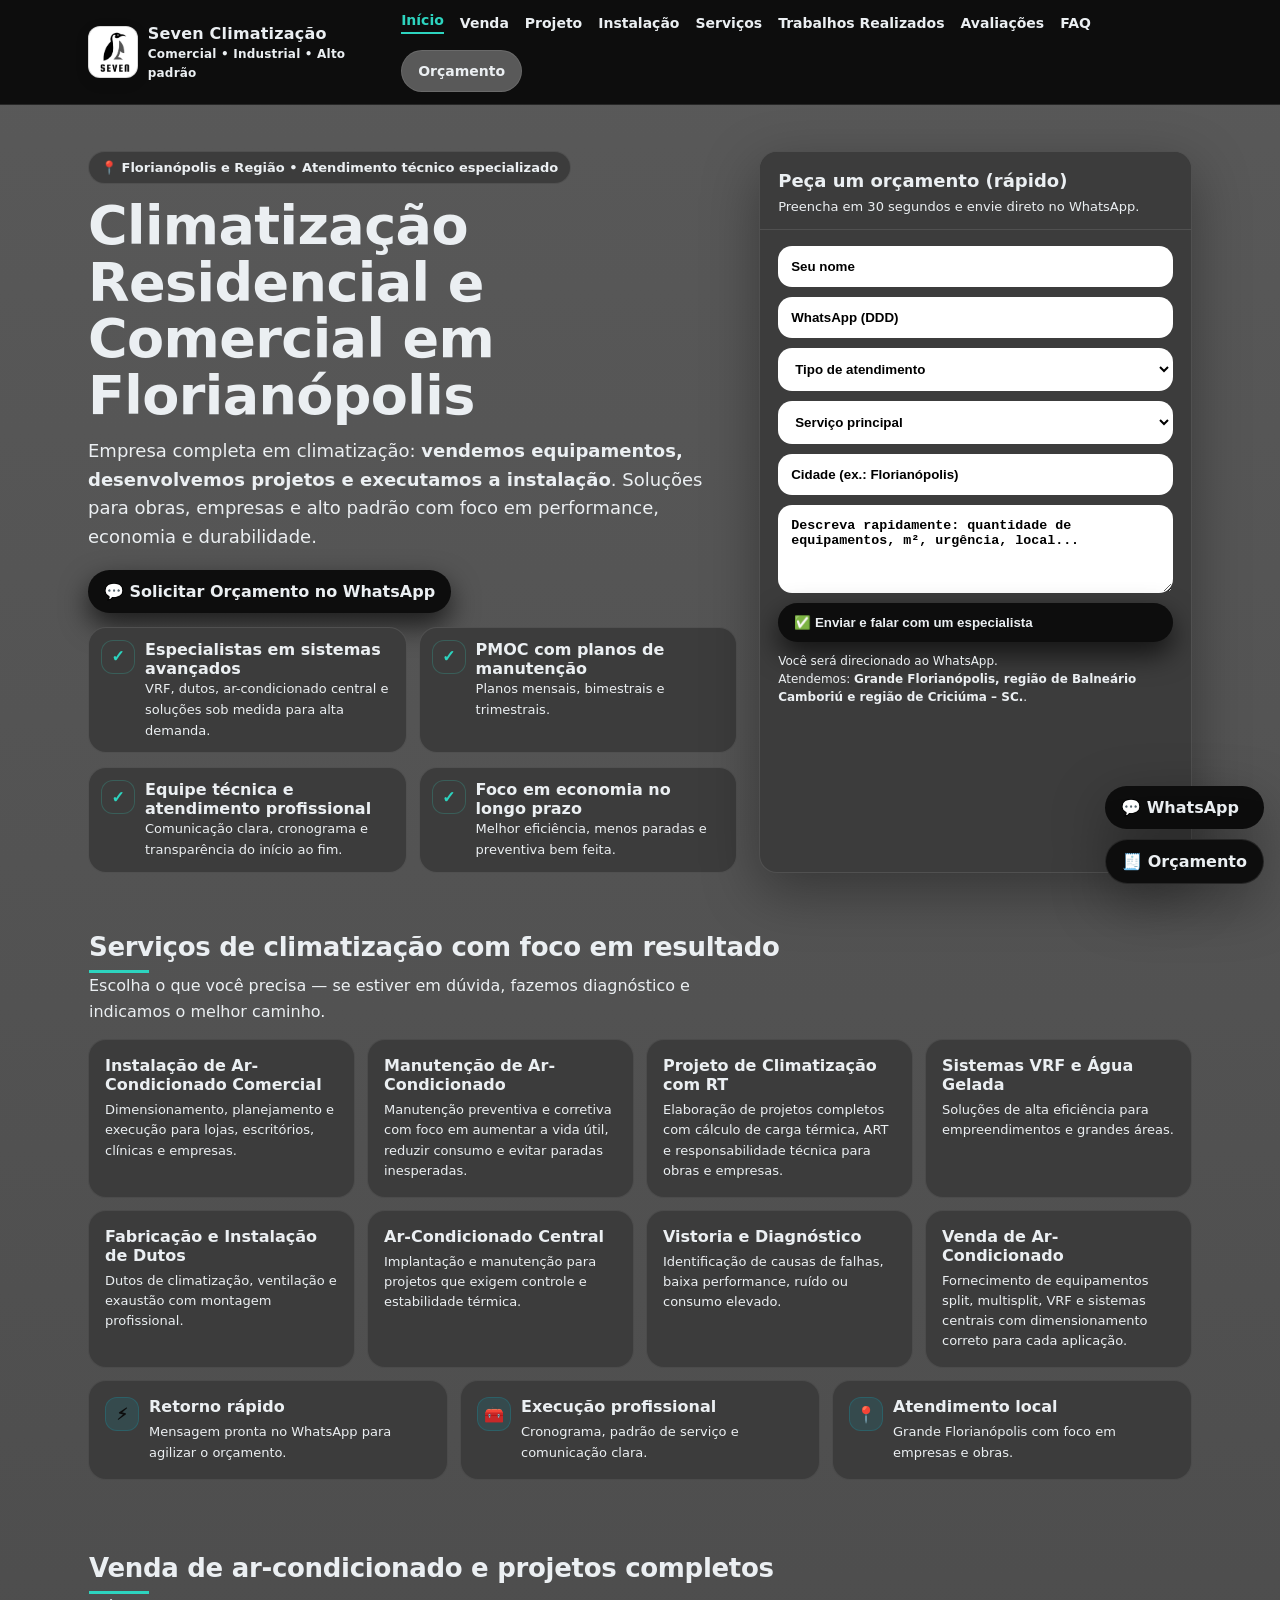
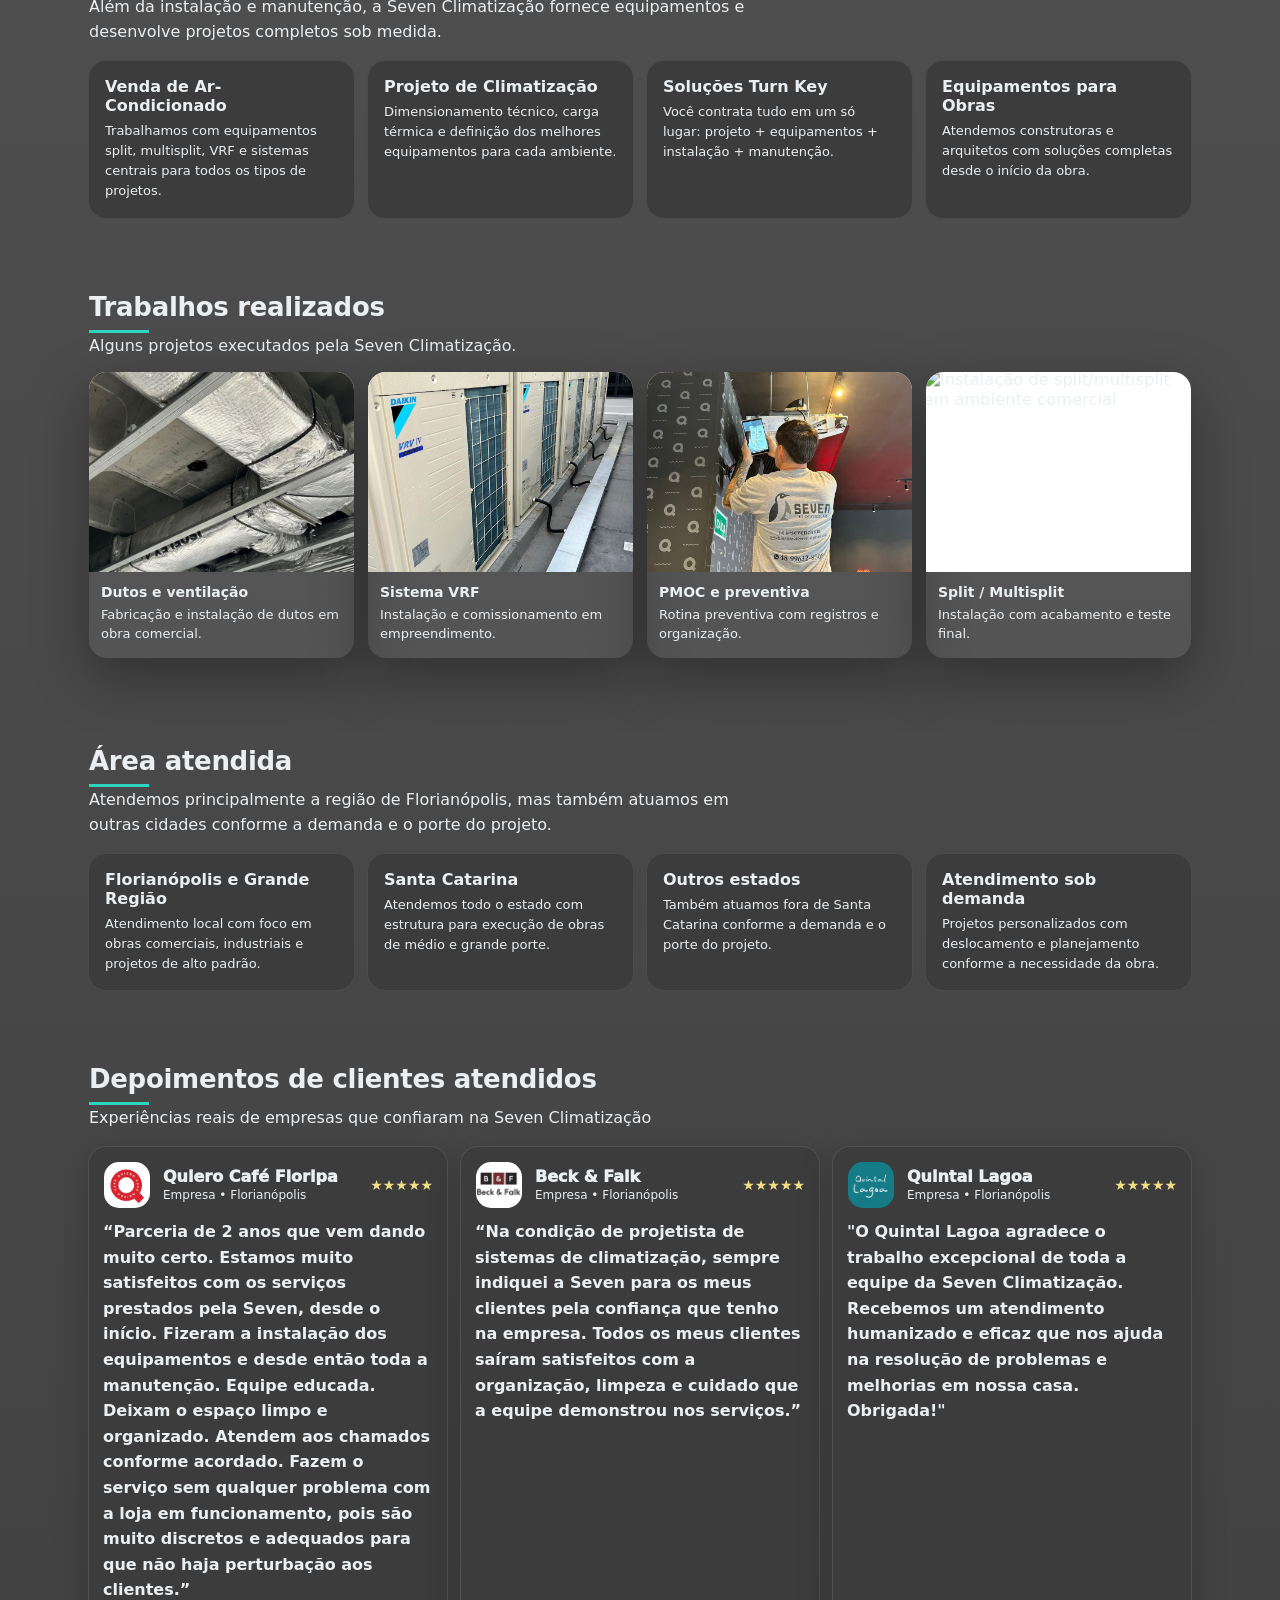
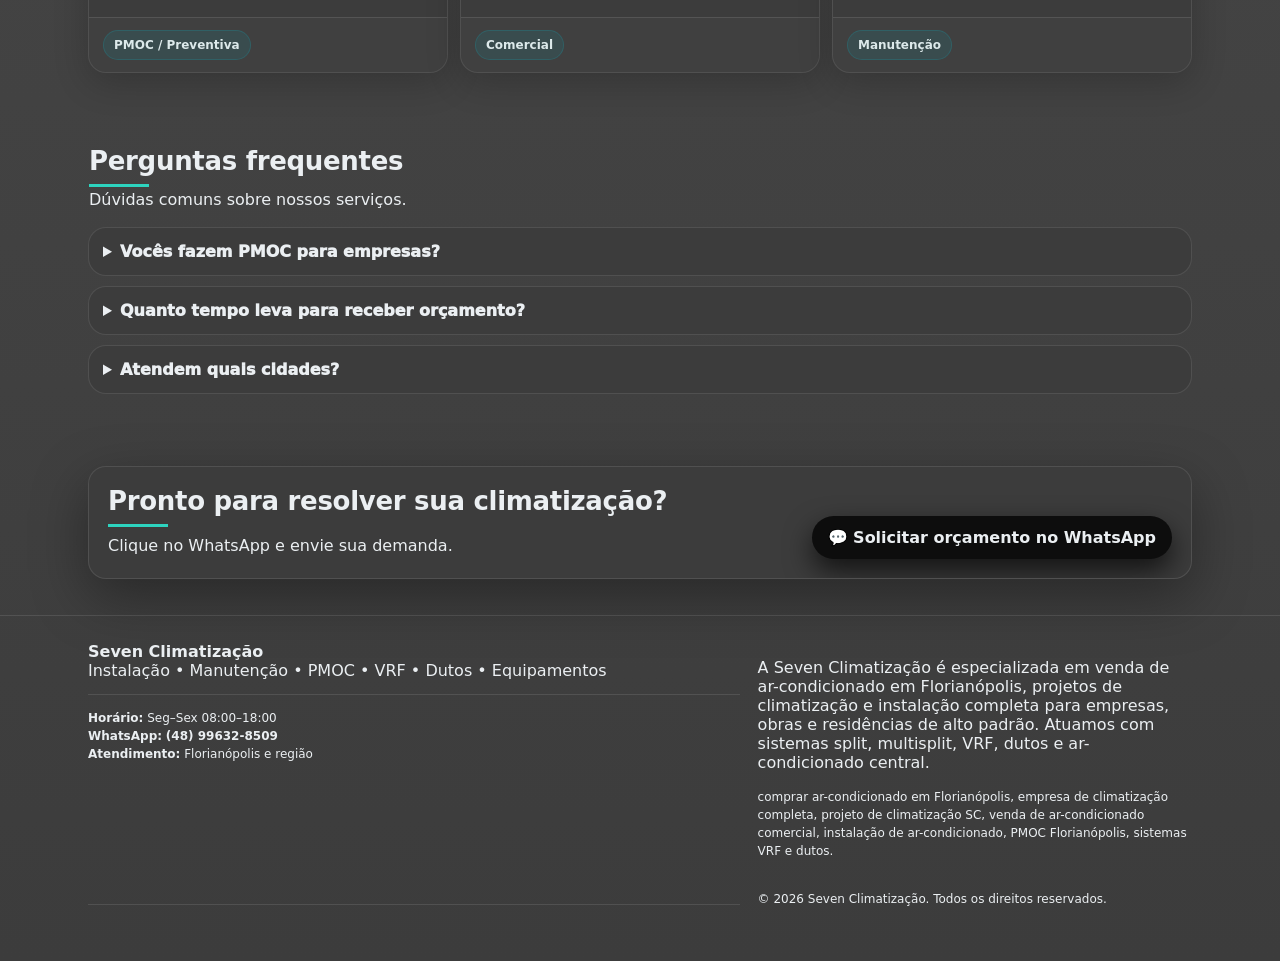
==== commit c651c922: "seven 2.0" ====
--- a/index.html
+++ b/index.html
@@ -62,8 +62,8 @@
         </div>
 
         <div class="navlinks" aria-label="Atalhos">
-          <a href="index.html">Início</a>
-          <a href="venda-de-ar-condicionado.html" class="active">Venda</a>
+          <a href="index.html" class="active">Início</a>
+          <a href="venda-de-ar-condicionado.html">Venda</a>
           <a href="projeto-de-climatizacao.html">Projeto</a>
           <a href="instalacao-de-ar-condicionado.html">Instalação</a>
           <a href="#servicos">Serviços</a>
@@ -349,16 +349,20 @@
       <div class="section-title">
         <div>
           <h2>Área atendida</h2>
-          <p>Atendemos Grande Florianópolis, região de Balneário Camboriú e região de Criciúma.</p>
+          <p>Atendemos principalmente a região de Florianópolis, mas também atuamos em outras cidades conforme a demanda e o porte do projeto.</p>
         </div>
         
       </div>
 
       <div class="cards">
-        <div class="mini"><b>Florianópolis, São José, Palhoça e Biguaçu.</b><p>Atendimento comercial, industrial e alto padrão.</p></div>
-        <div class="mini"><b>Balneário Camboriú e Itapema.</b><p>Empreendimentos, condomínios e obras comerciais.</p></div>
-        <div class="mini"><b>Criciúma e cidades vizinhas.</b><p>Projetos corporativos e industriais.</p></div>
-        <div class="mini"><b>Outras cidades sob consulta.</b><p>Atendemos obras específicas mediante agendamento.</p></div>
+        <div class="mini"><b>Florianópolis e Grande Região</b>
+                <p>Atendimento local com foco em obras comerciais, industriais e projetos de alto padrão.</p></div>
+        <div class="mini"><b>Santa Catarina</b>
+                <p>Atendemos todo o estado com estrutura para execução de obras de médio e grande porte.</p></div>
+        <div class="mini"><b>Outros estados</b>
+               <p>Também atuamos fora de Santa Catarina conforme a demanda e o porte do projeto.</p></div>
+        <div class="mini"><b>Atendimento sob demanda</b>
+                <p>Projetos personalizados com deslocamento e planejamento conforme a necessidade da obra.</p></div>
       </div>
     </div>
   </section>
--- a/style.css
+++ b/style.css
@@ -381,7 +381,7 @@
   overflow: hidden;
   display: flex;
   align-items: center;
-  margin-top: -1px;
+  margin-top: -70px;
 }
 
 /* vídeo no fundo */
@@ -463,3 +463,43 @@
     #3c3c3c 100%
   );
 }
+.work-img {
+  width: 100%;
+  height: 200px; /* define altura fixa */
+  display: flex;
+  align-items: center;
+  justify-content: center;
+  background: #ffffff; /* fundo branco ajuda nas logos */
+  overflow: hidden;
+}
+.work-img img {
+  max-width: 80%;
+  max-height: 80%;
+  object-fit: contain; /* ESSENCIAL */
+}
+.work-img.original img {
+  width: 100%;
+  height: 100%;
+  object-fit: cover;
+   max-width: 80%;
+  max-height: 80%;
+  object-fit: contain; /* como estava antes */
+}
+.instalacao-page .work-img img {
+  width: 100%;
+  height: 100%;
+  max-width: none;
+  max-height: none;
+  object-fit: cover;
+}
+.instalacao-page .work-img {
+  height: 260px;
+}
+.portfolio-grid .work-img img {
+  width: 100%;
+  height: 100%;
+  object-fit: cover;
+  max-width: none;
+  max-height: none;
+}
+
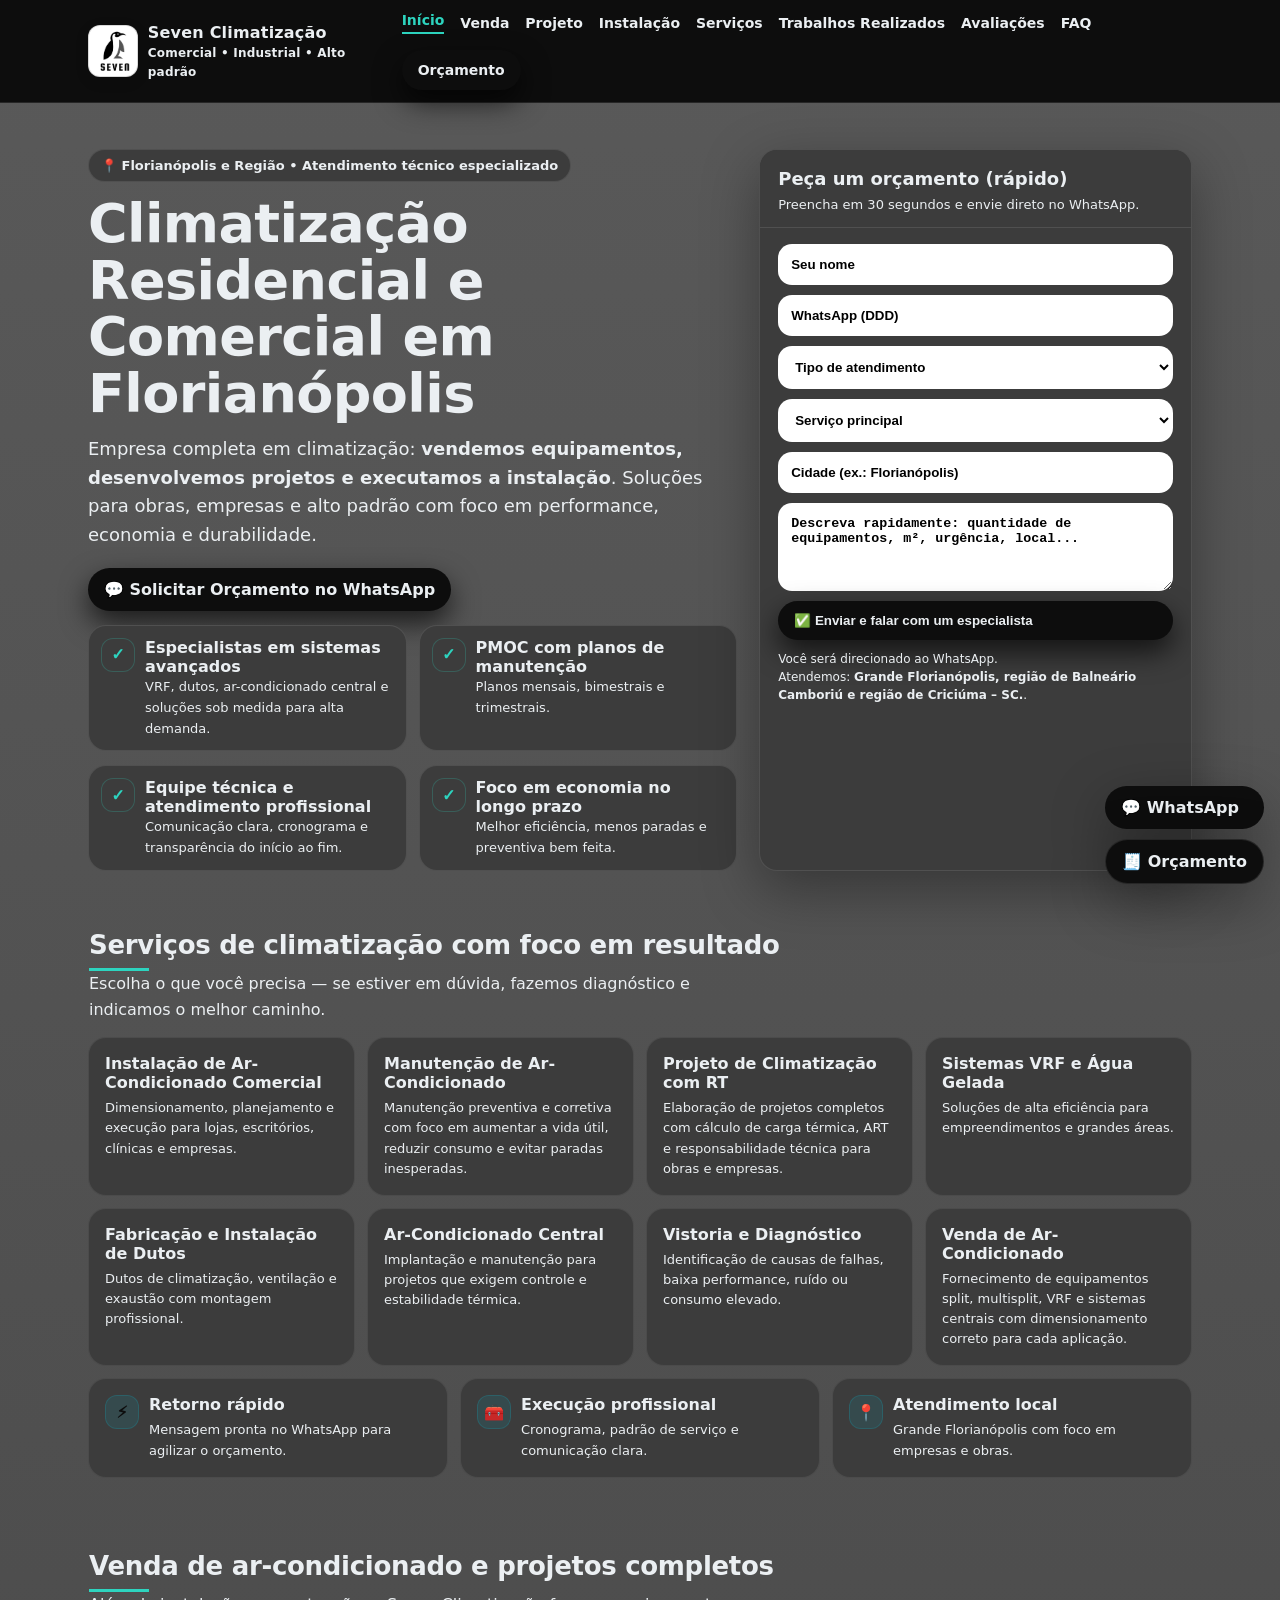
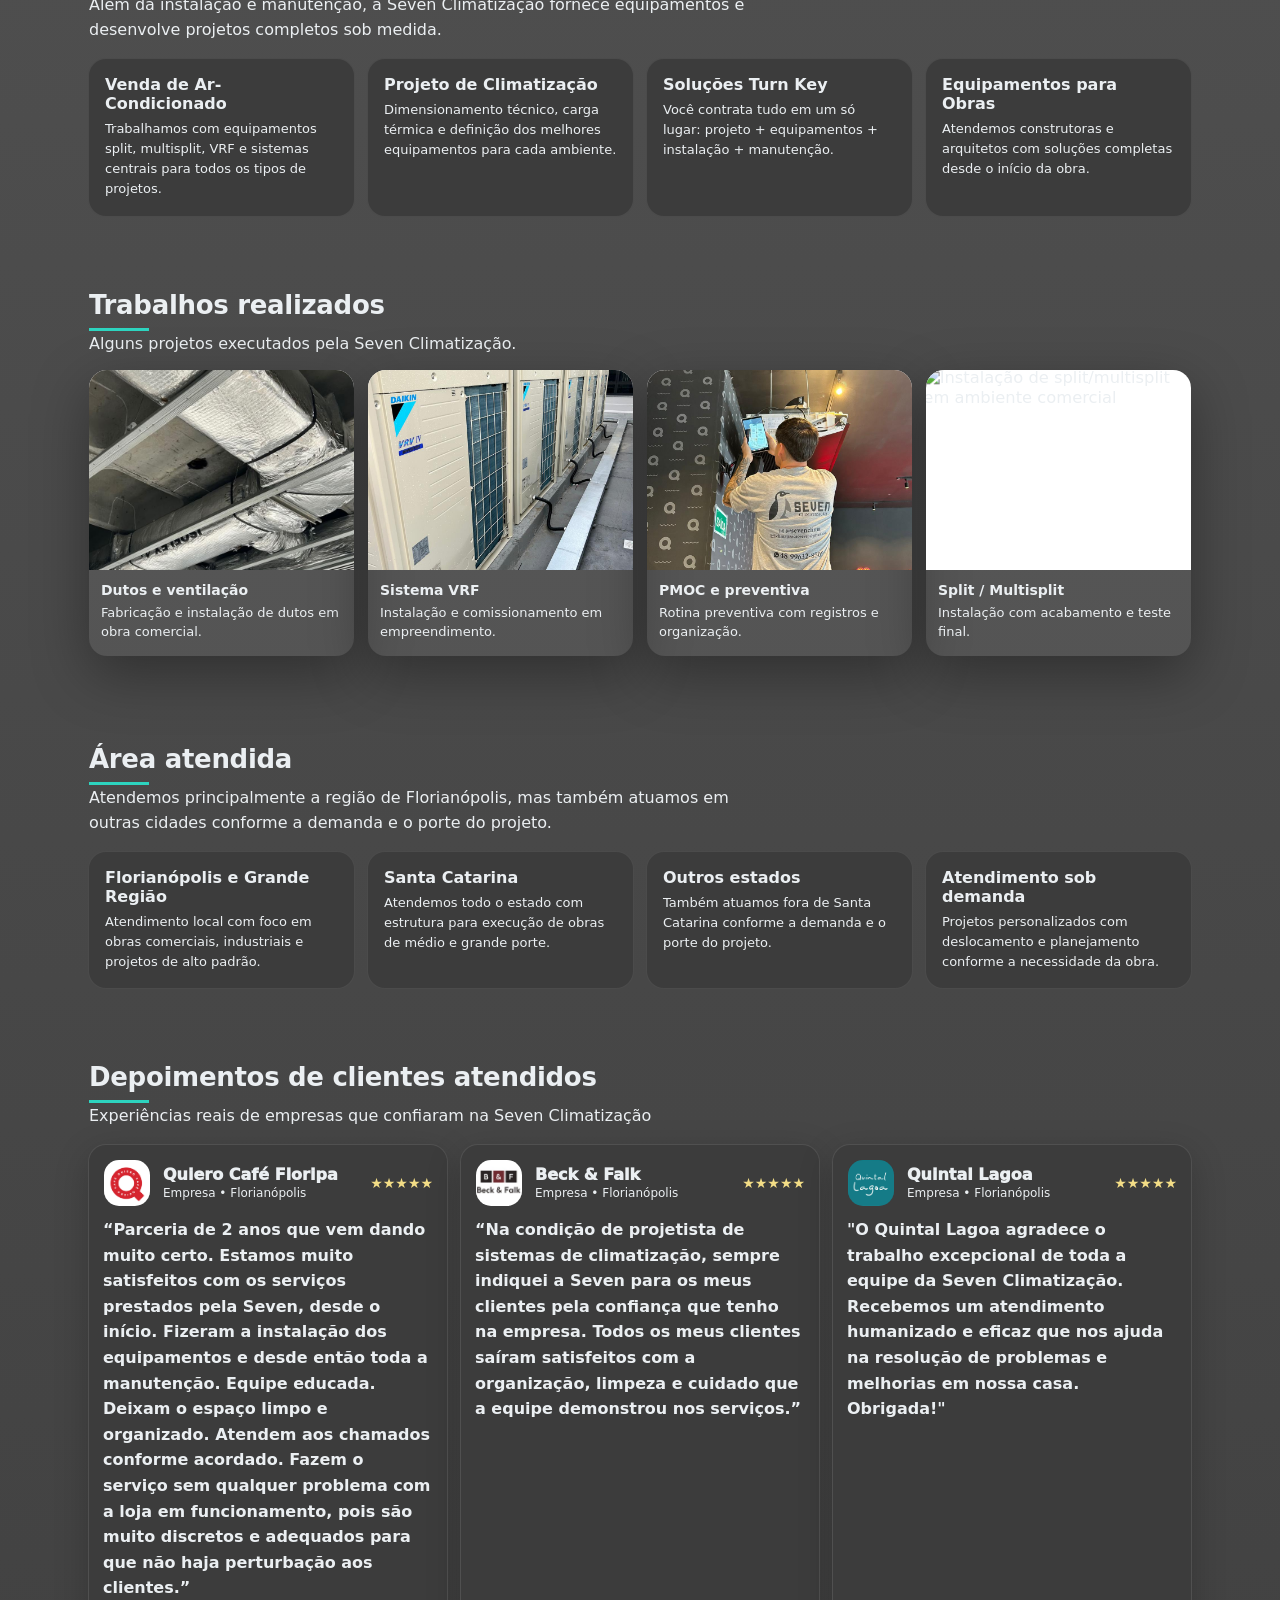
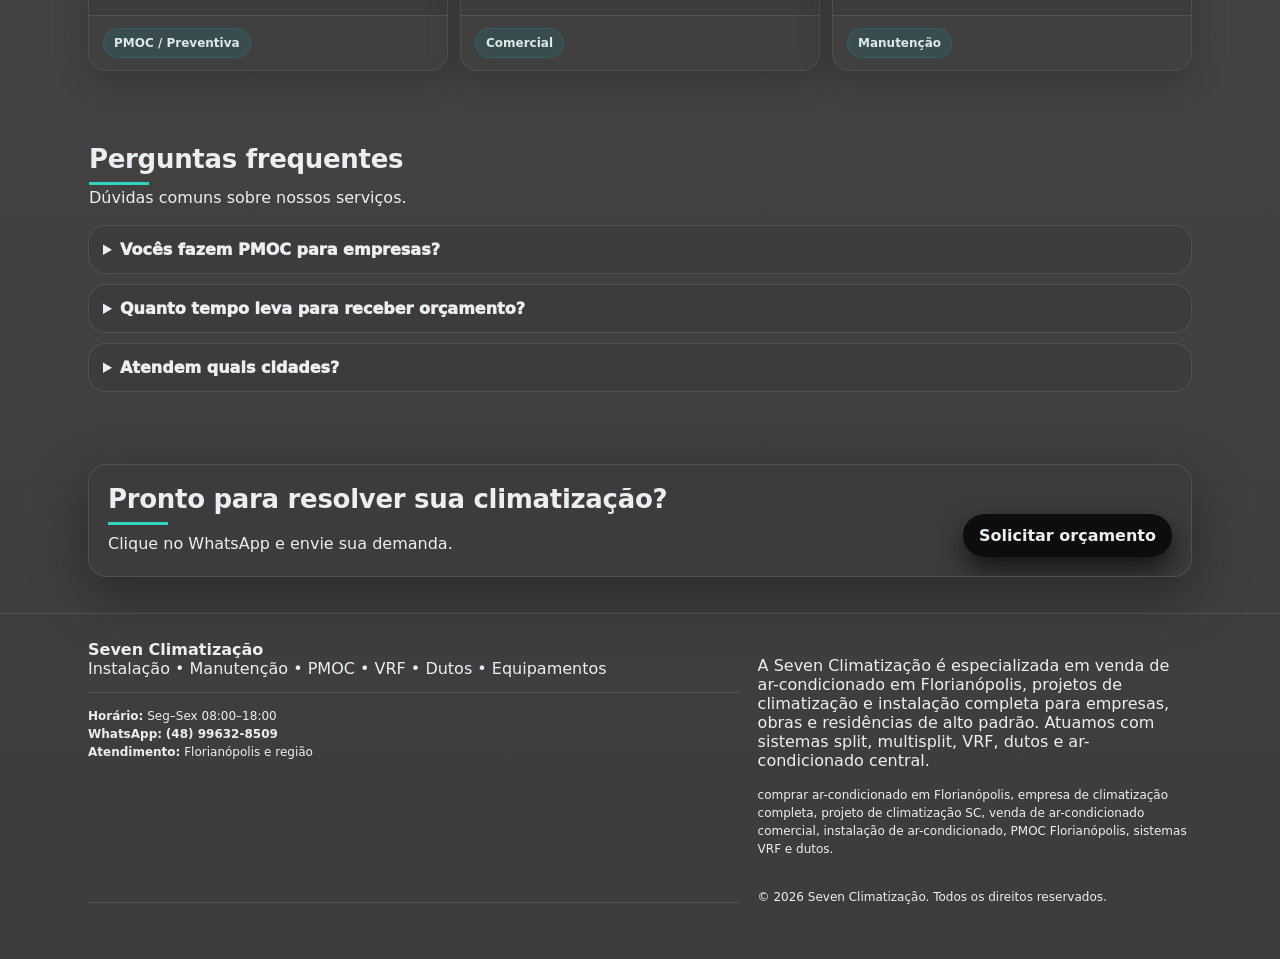
==== commit 5450c832: "Atualizei botões de contato" ====
--- a/index.html
+++ b/index.html
@@ -45,7 +45,16 @@
     "openingHours":"Mo-Fr 08:00-18:00"
   }
   </script>
-<link rel="stylesheet" href="style.css">
+  <link rel="stylesheet" href="style.css">
+  <!-- Google tag (gtag.js) -->
+   <script async src="https://www.googletagmanager.com/gtag/js?id=AW-18135353188"></script>
+   <script>
+window.dataLayer = window.dataLayer || [];
+function gtag(){dataLayer.push(arguments);}
+gtag('js', new Date());
+
+gtag('config', 'AW-18135353188');
+</script>
 </head>
 
 <body>
@@ -70,7 +79,12 @@
           <a href="#portfolio">Trabalhos Realizados</a>
           <a href="#avaliacoes">Avaliações</a>
           <a href="#faq">FAQ</a>
-          <a href="#contato" class="btn btn-ghost" style="background-color: #595959;">Orçamento</a>
+          <a href="https://wa.me/5548996328509?text=Ol%C3%A1%2C%20preciso%20de%20um%20or%C3%A7amento%20de%20climatiza%C3%A7%C3%A3o."
+   target="_blank"
+   class="btn btn-primary"
+   onclick="gtag('event', 'conversion', {'send_to': 'AW-18135353188/ETKPCPahv6YcEOSOzsD'});">
+   Orçamento
+</a>
         </div>
       </div>
     </div>
@@ -481,7 +495,12 @@
             <h2 style="margin:0 0 6px">Pronto para resolver sua climatização?</h2>
             <p style="margin:0;color:var(--muted)">Clique no WhatsApp e envie sua demanda.</p>
           </div>
-          <a class="btn btn-primary" id="ctaFinalWhats" href="#" rel="nofollow">💬 Solicitar orçamento no WhatsApp</a>
+          <a href="https://wa.me/5548996328509?text=Ol%C3%A1%2C%20preciso%20de%20um%20or%C3%A7amento%20de%20climatiza%C3%A7%C3%A3o."
+   target="_blank"
+   class="btn btn-primary"
+   onclick="gtag('event', 'conversion', {'send_to': 'AW-18135353188/ETKPCPahv6YcEOSOzsD'});">
+   Solicitar orçamento
+</a>
         </div>
       </div>
     </div>
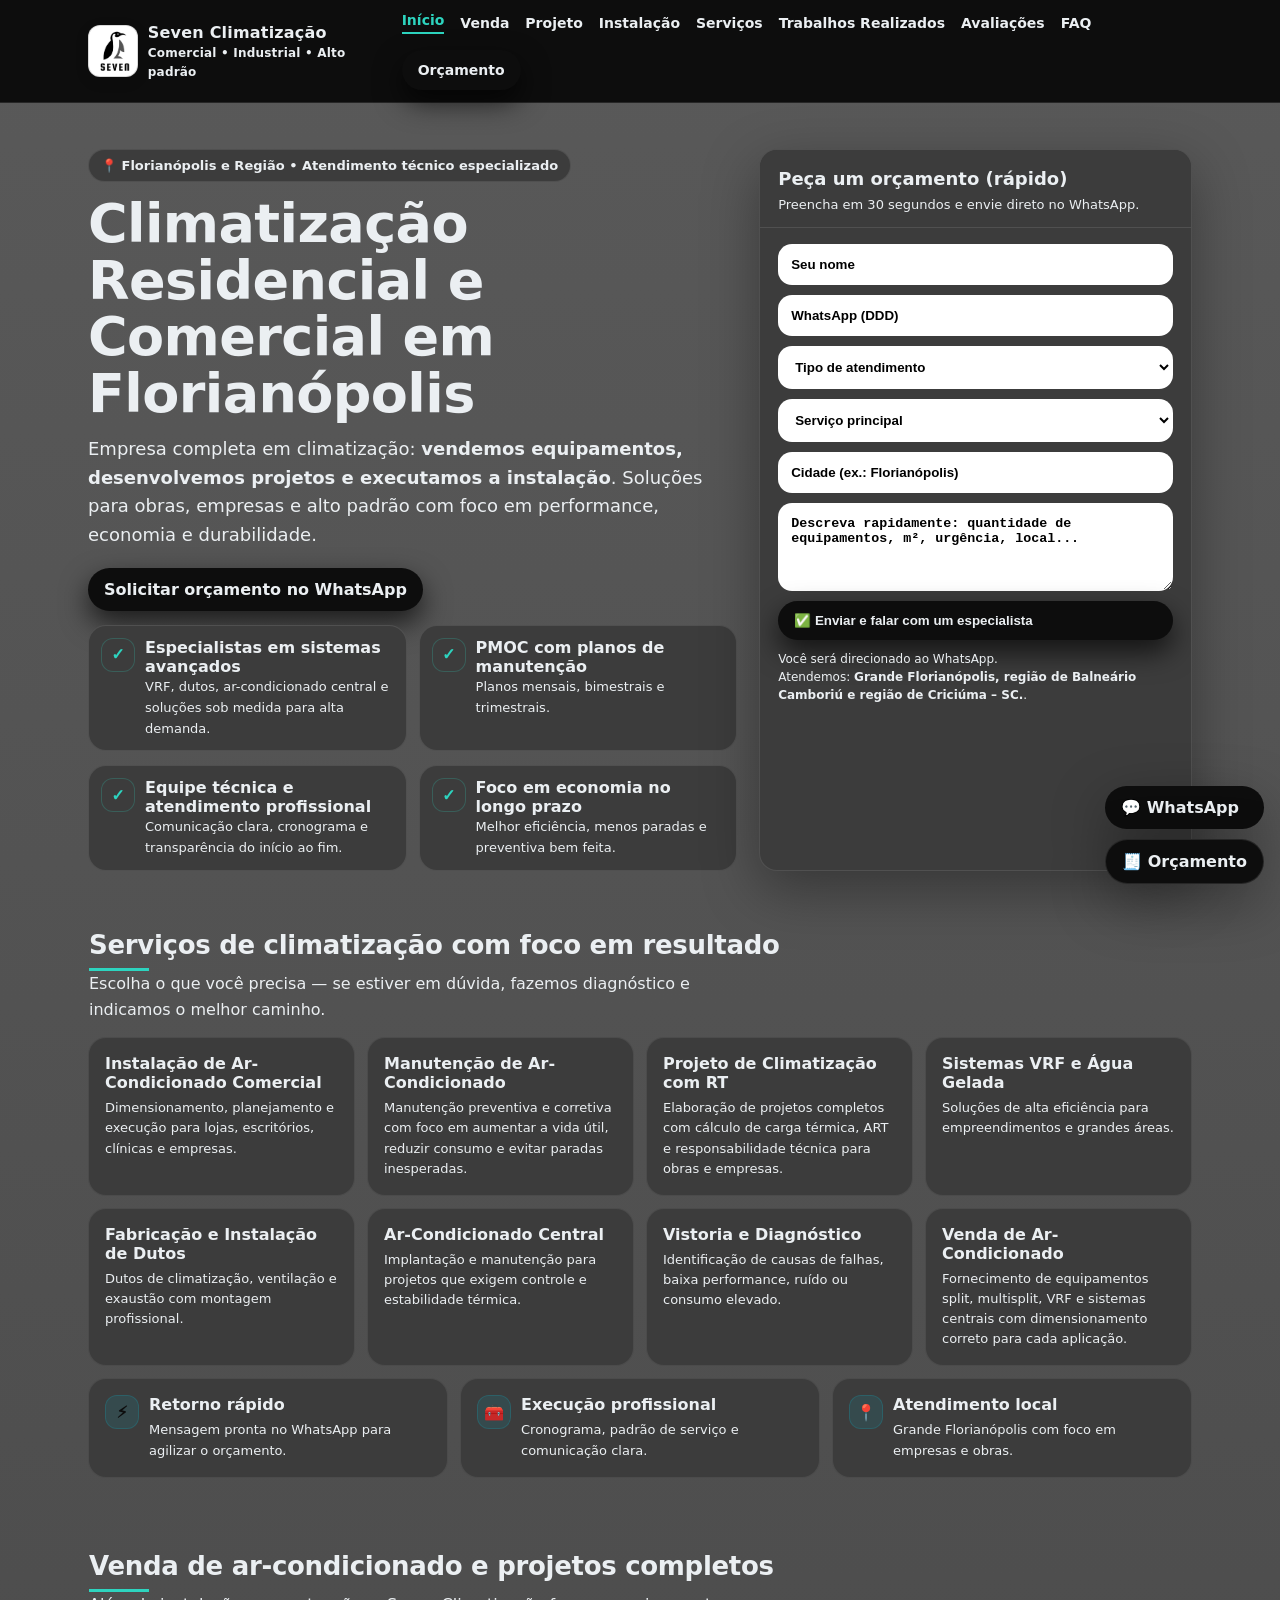
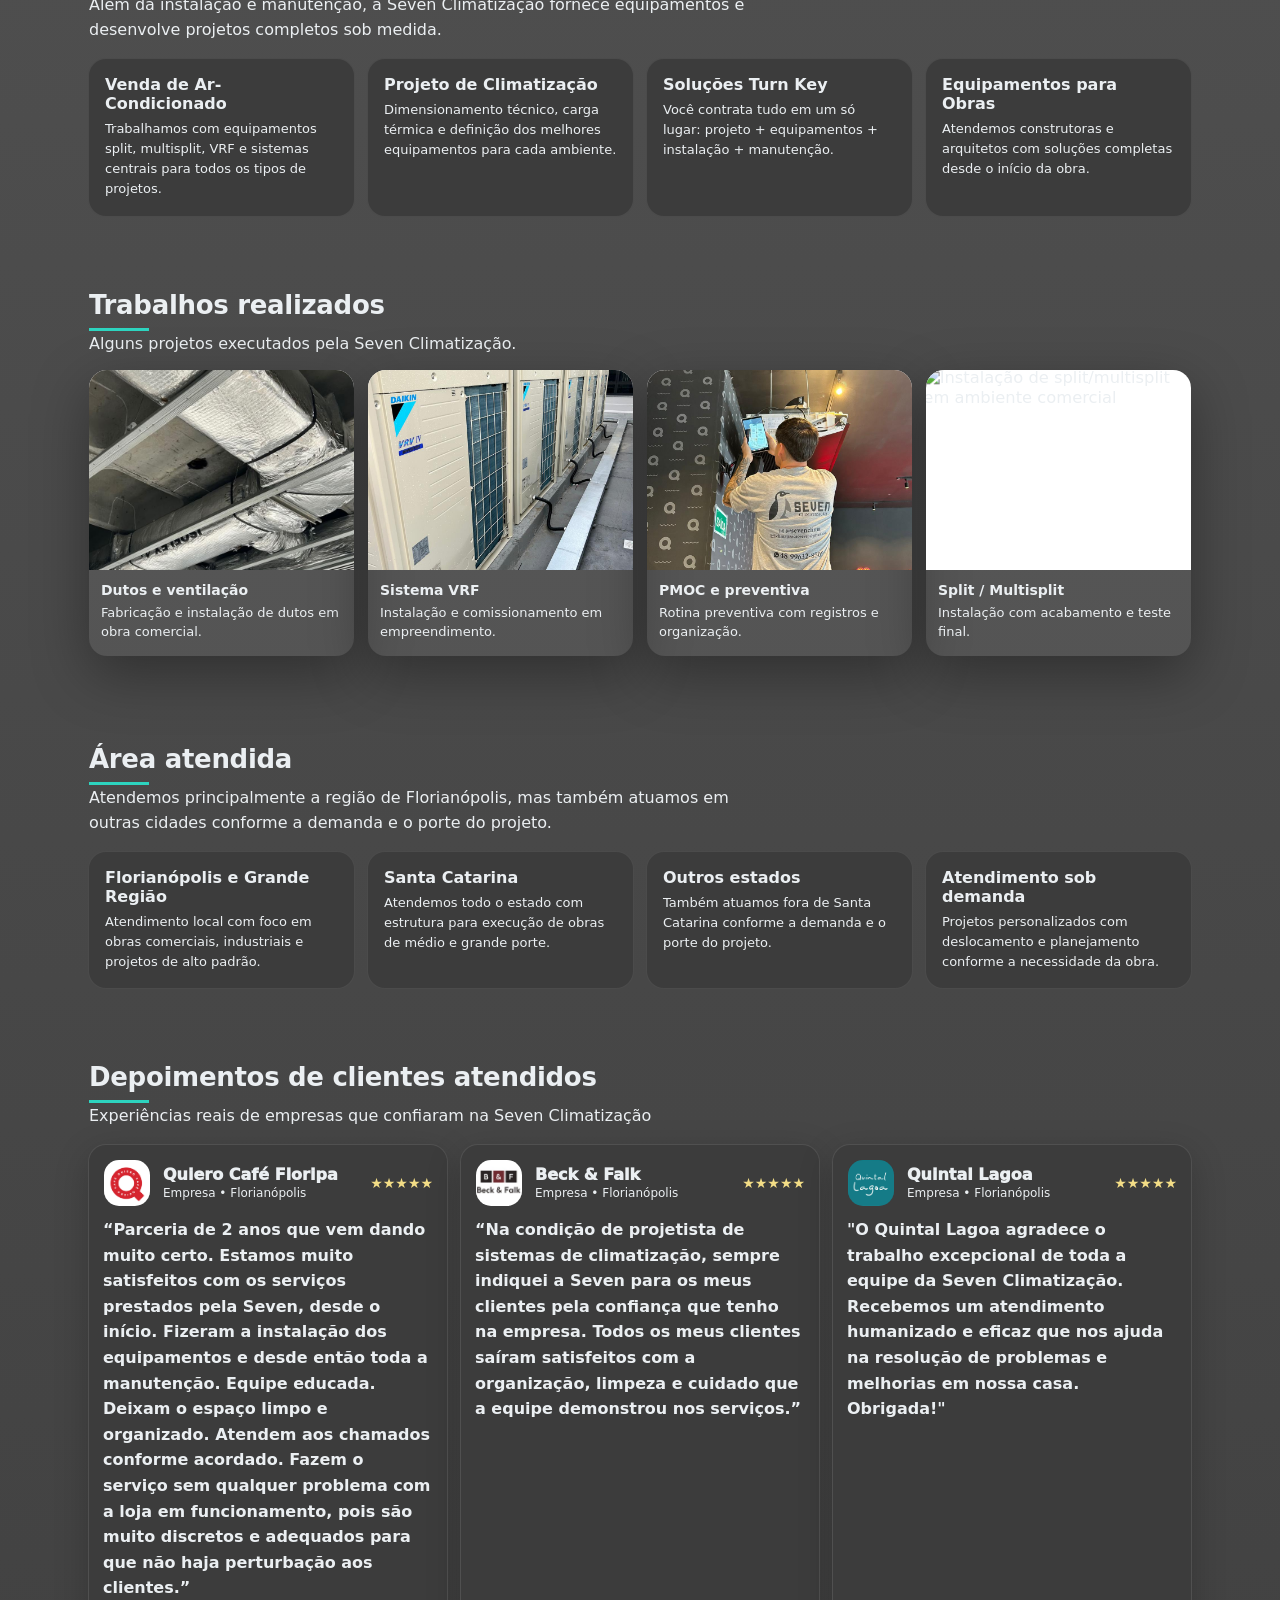
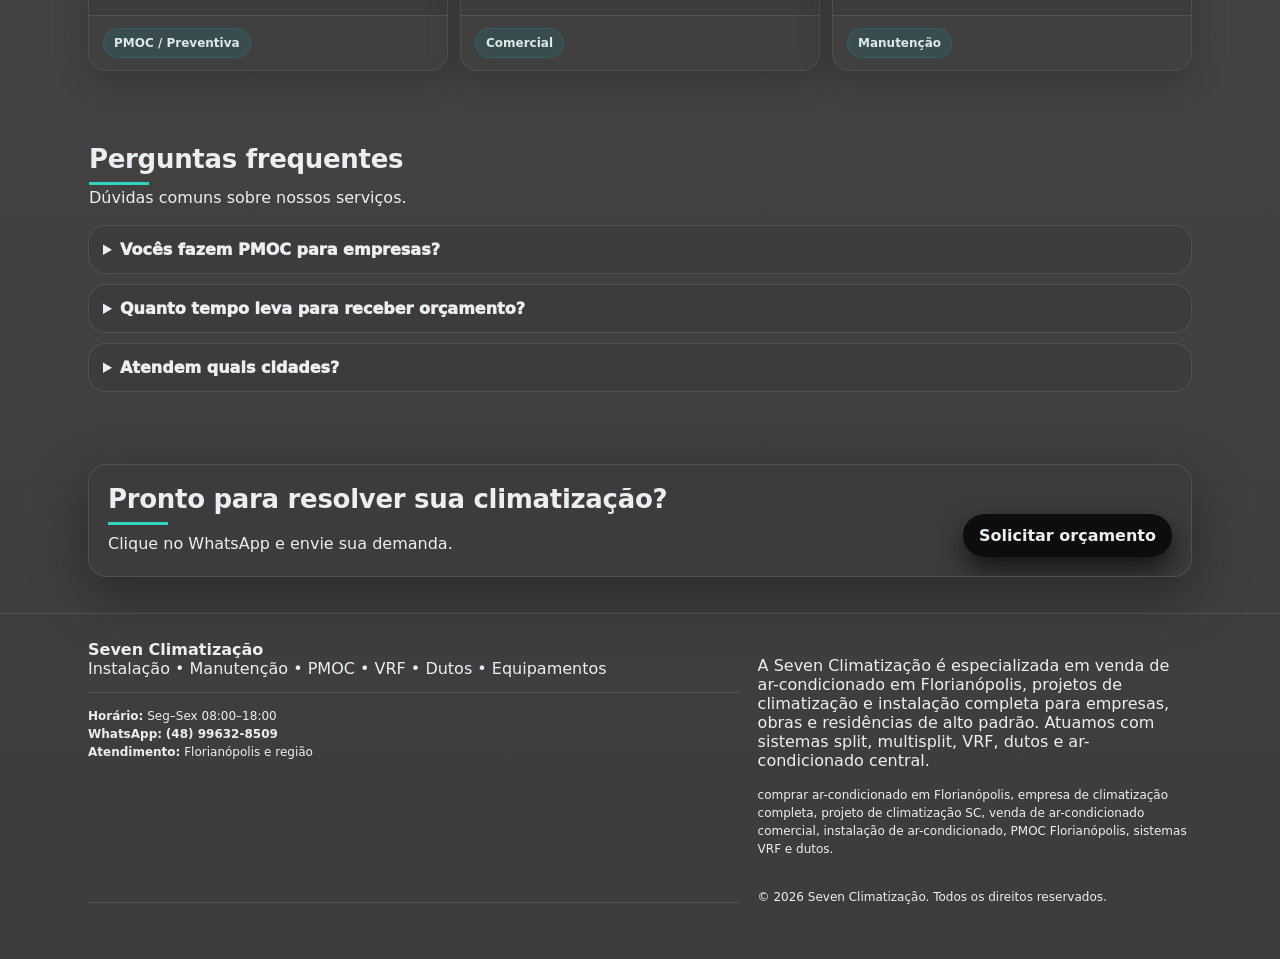
==== commit af2276ac: "Atualização botão conversão Google Ads" ====
--- a/index.html
+++ b/index.html
@@ -5,27 +5,39 @@
   <meta name="viewport" content="width=device-width,initial-scale=1" />
   <title>Ar-Condicionado em Florianópolis | Venda, Projeto e Instalação | Seven Climatização</title>
   <link rel="shortcut icon" href="imagens/Seven-logo.png" type="image/x-icon">
-  <!-- Google tag (gtag.js) -->
+ <!-- Google Analytics -->
 <script async src="https://www.googletagmanager.com/gtag/js?id=G-H3JXF6BJKM"></script>
+
 <script>
-  window.dataLayer = window.dataLayer || [];
-  function gtag(){dataLayer.push(arguments);}
-  gtag('js', new Date());
-
-  gtag('config', 'G-H3JXF6BJKM');
+window.dataLayer = window.dataLayer || [];
+function gtag(){dataLayer.push(arguments);}
+gtag('js', new Date());
+
+gtag('config', 'G-H3JXF6BJKM');
+</script>
+
+<!-- Google Ads -->
+<script async src="https://www.googletagmanager.com/gtag/js?id=AW-1813535188"></script>
+
+<script>
+window.dataLayer = window.dataLayer || [];
+function gtag(){dataLayer.push(arguments);}
+gtag('js', new Date());
+
+gtag('config', 'AW-1813535188');
 </script>
 
   <!-- SEO -->
   <meta name="description" content="Climatização comercial e industrial em Florianópolis e região. Instalação, manutenção PMOC, VRF, dutos e ar-condicionado central. Orçamento rápido no WhatsApp." />
   <meta name="robots" content="index,follow" />
-  <link rel="canonical" href="https://www.seudominio.com.br/" />
+  <link rel="canonical" href="https://sevenclimatizacao.com.br/" />
 
   <!-- Open Graph -->
   <meta property="og:title" content="Seven Climatização | Comercial e Industrial" />
   <meta property="og:description" content="Instalação, PMOC, VRF e dutos em Florianópolis e região. Orçamento rápido no WhatsApp." />
   <meta property="og:type" content="website" />
   <meta property="og:locale" content="pt_BR" />
-  <meta property="og:url" content="https://www.seudominio.com.br/" />
+  <meta property="og:url" content="https://sevenclimatizacao.com.br/" />
 
   <!-- Local Business Schema (edite URL se quiser) -->
   <script type="application/ld+json">
@@ -33,7 +45,7 @@
     "@context":"https://schema.org",
     "@type":"HVACBusiness",
     "name":"Seven Climatização",
-    "url":"https://www.seudominio.com.br/",
+    "url":"https://sevenclimatizacao.com.br/",
     "telephone":"+55 48 99632-8509",
     "areaServed":["Florianópolis","São José","Palhoça","Biguaçu","Grande Florianópolis"],
     "address":{
@@ -104,9 +116,12 @@
 </p>
 
           <div class="hero-actions">
-            <a class="btn btn-primary" id="ctaHeroWhats" href="#" rel="nofollow">
-              💬 Solicitar Orçamento no WhatsApp
-            </a>
+            <a href="https://wa.me/5548996328509?text=Ol%C3%A1%2C%20preciso%20de%20um%20or%C3%A7amento%20de%20climatiza%C3%A7%C3%A3o."
+            target="_blank"
+            class="btn btn-primary"
+            onclick="gtag('event', 'conversion', {'send_to': 'AW-18135353188/ETKPCPahv6YcEOSOzsD'});">
+            Solicitar orçamento no WhatsApp
+          </a>
           </div>
 
           <div class="trust-row">
@@ -182,7 +197,7 @@
 
             <textarea name="mensagem" placeholder="Descreva rapidamente: quantidade de equipamentos, m², urgência, local..."></textarea>
 
-            <button class="btn btn-primary" type="submit">
+            <button class="btn btn-primary" type="submit"onclick="gtag('event', 'conversion', {'send_to': 'AW-18135353188/ETKPCPahv6YcEOSOzsD'});">
               ✅ Enviar e falar com um especialista
             </button>
 
